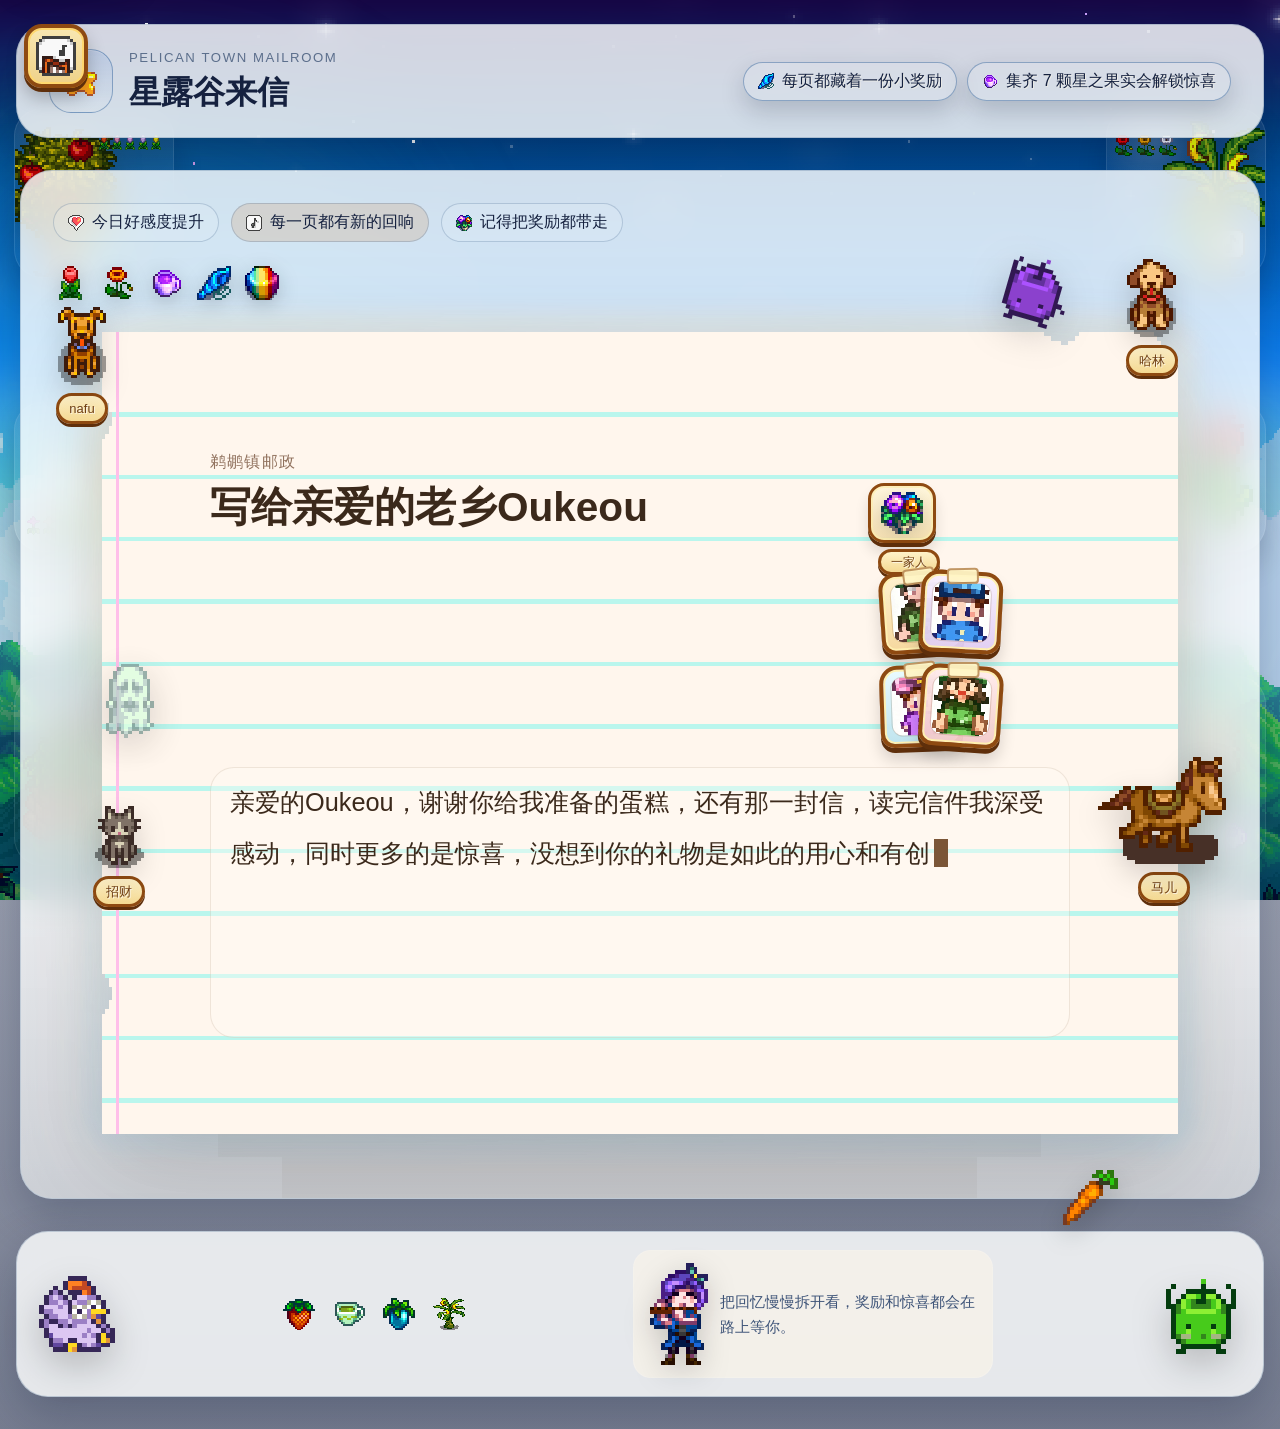
==== index.html @ 78033e4d "tr" ====
<!DOCTYPE html>
<html lang="zh-CN" data-theme="light">
<head>
    <meta charset="UTF-8">
    <meta name="viewport" content="width=device-width, initial-scale=1.0, viewport-fit=cover">
    <title>星露谷来信</title>
    <link rel="stylesheet" href="tokens.css">
    <link rel="stylesheet" href="styles.css">
</head>
<body>
    <a class="skip-link" href="#main-content">跳到主要内容</a>

    <button class="music-toggle" type="button" aria-label="切换音乐">
        <img src="images/音乐.gif" alt="" class="music-toggle-icon">
        <span class="music-toggle-tip">单击暂停/继续，长按切歌</span>
    </button>

    <div class="page-backdrop" aria-hidden="true">
        <div class="aurora aurora-left"></div>
        <div class="aurora aurora-right"></div>
    </div>

    <div class="decor-layer" aria-hidden="true">
        <img src="images/鬼魂.gif" alt="" class="floating-sprite sprite-ghost">
    </div>

    <aside class="side-garden side-garden-left" aria-hidden="true">
        <div class="side-garden-cluster">
            <img src="images/苹果树.png" alt="" class="side-garden-item side-tree side-tree-left">
            <img src="images/郁金香.png" alt="" class="side-garden-item side-flower side-flower-left">
            <img src="images/海螺.png" alt="" class="side-garden-item side-trinket side-shell-left">
        </div>
        <div class="side-garden-cluster side-garden-cluster-mid">
            <img src="images/夏季亮片（多丛）.png" alt="" class="side-garden-item side-bloom side-bloom-left">
            <img src="images/花椰菜.png" alt="" class="side-garden-item side-crop side-crop-left">
        </div>
        <div class="side-garden-cluster side-garden-cluster-bottom">
            <img src="images/祝尼魔小屋.png" alt="" class="side-garden-item side-hut">
            <img src="images/祝尼魔（白色 舞动）.gif" alt="" class="side-garden-item side-junimo-white">
            <img src="images/草莓作物.png" alt="" class="side-garden-item side-crop side-crop-bottom-left">
        </div>
    </aside>

    <aside class="side-garden side-garden-right" aria-hidden="true">
        <div class="side-garden-cluster">
            <img src="images/香蕉树.png" alt="" class="side-garden-item side-tree side-tree-right">
            <img src="images/虞美人（成丛）.png" alt="" class="side-garden-item side-flower side-flower-right">
            <img src="images/音符.png" alt="" class="side-garden-item side-trinket side-note-right">
        </div>
        <div class="side-garden-cluster side-garden-cluster-mid">
            <img src="images/杨桃植株.png" alt="" class="side-garden-item side-crop side-crop-right">
            <img src="images/仙人掌 开花.png" alt="" class="side-garden-item side-cactus">
        </div>
        <div class="side-garden-cluster side-garden-cluster-bottom">
            <img src="images/南瓜.png" alt="" class="side-garden-item side-crop side-crop-bottom-right">
            <img src="images/祝你魔骑小鸡.gif" alt="" class="side-garden-item side-rider">
            <img src="images/星之果茶.png" alt="" class="side-garden-item side-trinket side-tea-right">
        </div>
    </aside>

    <div class="custom-cursor" aria-hidden="true"></div>

    <div class="app-shell">
        <header class="topbar card-surface" aria-label="页面头部">
            <div class="brand-block">
                <div class="brand-badge">
                    <img src="images/杨桃.png" alt="" class="icon icon-32">
                </div>
                <div>
                    <p class="eyebrow">Pelican Town Mailroom</p>
                    <h1 class="page-title">星露谷来信</h1>
                </div>
            </div>
            <div class="mail-summary" aria-label="来信提示">
                <span class="mail-chip">
                    <img src="images/海螺.png" alt="" class="icon icon-16">
                    每页都藏着一份小奖励
                </span>
                <span class="mail-chip">
                    <img src="images/星之果茶.png" alt="" class="icon icon-16">
                    集齐 7 颗星之果实会解锁惊喜
                </span>
            </div>
        </header>

        <main id="main-content" class="main-grid" tabindex="-1">
            <section class="hero card-surface" aria-labelledby="letter-heading">
                <div class="hero-topline">
                    <span class="status-pill">
                        <img src="images/爱心.png" alt="" class="icon icon-16">
                        今日好感度提升
                    </span>
                    <span class="mini-chip status-pill-accent">
                        <img src="images/音符.png" alt="" class="icon icon-16">
                        每一页都有新的回响
                    </span>
                    <span class="mini-chip">
                        <img src="images/花束.png" alt="" class="icon icon-16">
                        记得把奖励都带走
                    </span>
                </div>

                <div class="mail-sticker-row" aria-hidden="true">
                    <img src="images/郁金香（单独）.png" alt="" class="mail-sticker">
                    <img src="images/虞美人（单独）.png" alt="" class="mail-sticker">
                    <img src="images/星之果茶.png" alt="" class="mail-sticker">
                    <img src="images/海螺.png" alt="" class="mail-sticker">
                    <img src="images/五彩碎片.png" alt="" class="mail-sticker">
                </div>

                <div class="hero-stage">
                    <div class="hero-glow" aria-hidden="true"></div>
                    <img src="images/信件.png" alt="" class="letter-shadow">

                    <article class="letter-frame" aria-labelledby="letter-heading" aria-describedby="letter-description">
                        <div class="letter-halo" aria-hidden="true"></div>
                        <img src="images/信件（详情页）.png" alt="中心信件" class="letter-bg">

                        <div class="letter-pin-group" id="stardrop-container" style="display: flex; flex-direction: row; gap: 5px; flex-wrap: wrap; padding: 10px; z-index: 5; position: absolute; top: 0; left: 0;">
                            <img src="images/祝尼魔（紫色 挥手）.gif" alt="紫色祝尼魔" class="pin pin-right pin-junimo interactive-junimo" id="btn-pin-junimo" role="button" tabindex="0" aria-label="播放祝尼魔音效" style="position: absolute; right: 10%; top: -10%;">
                            <!-- 星之果实将动态添加到这里 -->
                        </div>

                        <div class="letter-content">
                            <p class="letter-label">鹈鹕镇邮政</p>
                            <div class="letter-header-row">
                                <div class="letter-header-main">
                                    <h2 id="letter-heading" class="letter-title">写给亲爱的老乡Oukeou</h2>
                                </div>
                                <div class="letter-header-side">
                                    <div class="title-bouquet-card" aria-hidden="true">
                                        <img src="images/花束.png" alt="" class="title-bouquet-inline">
                                    </div>
                                    <div class="family-showcase" aria-label="家人合影">
                                        <button type="button" class="family-member" data-member="hfkk" aria-label="HFKK">
                                            <img src="images/爱心.gif" alt="" class="family-heart" aria-hidden="true">
                                            <img src="images/HFKK.png" alt="HFKK" class="family-avatar">
                                        </button>
                                        <button type="button" class="family-member" data-member="yuzi" aria-label="煜仔">
                                            <img src="images/爱心.gif" alt="" class="family-heart" aria-hidden="true">
                                            <img src="images/煜仔.jpg" alt="煜仔" class="family-avatar">
                                        </button>
                                        <button type="button" class="family-member" data-member="xiatian" aria-label="夏天">
                                            <img src="images/爱心.gif" alt="" class="family-heart" aria-hidden="true">
                                            <img src="images/夏天.jpg" alt="夏天" class="family-avatar">
                                        </button>
                                        <button type="button" class="family-member" data-member="oukeou" aria-label="Oukeou">
                                            <img src="images/爱心.gif" alt="" class="family-heart" aria-hidden="true">
                                            <img src="images/Oukeou.png" alt="Oukeou" class="family-avatar">
                                        </button>
                                    </div>
                                </div>
                            </div>
                            <div class="typewriter-panel" aria-live="polite" id="typewriter-panel"><span id="typewriter"></span><span class="cursor-blink" id="cursor"></span>
                                <div class="letter-actions hidden" id="letter-actions" style="display: flex; justify-content: center; align-items: center; position: relative;">
                                    <div id="btn-prev-page" class="hidden clickable" style="position: absolute; left: 0; bottom: 0; width: 0; height: 0; border-top: 15px solid transparent; border-bottom: 15px solid transparent; border-right: 20px solid #8e4a11; cursor: pointer; filter: drop-shadow(-2px 2px 0px #432112);"></div>
                                    <span id="reward-hint" class="reward-hint hidden">点击我有奖励！</span>
                                    <img src="images/信件.png" alt="信件" class="pixel-img clickable reward-envelope" id="btn-collect-stardrop" style="width: 48px; cursor: pointer; transition: transform 0.2s;">
                                    <div id="btn-next-page" class="hidden clickable" style="position: absolute; right: 0; bottom: 0; width: 0; height: 0; border-top: 15px solid transparent; border-bottom: 15px solid transparent; border-left: 20px solid #8e4a11; cursor: pointer; filter: drop-shadow(2px 2px 0px #432112);"></div>
                                </div>
                            </div>
                        </div>
                    </article>
                </div>
            </section>
        </main>

        <!-- 星之果实模态框 -->
        <div id="stardrop-modal" class="hidden" style="position: fixed; top: 0; left: 0; width: 100vw; height: 100vh; background: rgba(0,0,0,0.6); z-index: 9999; display: flex; justify-content: center; align-items: center; flex-direction: column; overflow: hidden; pointer-events: auto;">
            <div style="background: #f4dca6; border: 8px solid #8e4a11; padding: 30px; text-align: center; border-radius: 10px; display: flex; flex-direction: column; align-items: center; justify-content: center; pointer-events: auto;">
                <img src="images/星之果实.png" alt="星之果实" class="pixel-img" style="width: 64px; animation: bounce 2s infinite ease-in-out;">
                <p style="font-family: 'Zpix', sans-serif; font-size: 24px; color: #432112; margin-top: 20px;">恭喜你获得星之果实！</p>
                <button id="btn-close-stardrop" style="margin-top: 20px; padding: 10px 20px; font-family: 'Zpix', sans-serif; font-size: 20px; background: #d67f2b; color: white; border: 4px solid #8e4a11; border-radius: 8px; cursor: pointer; pointer-events: auto;">收下</button>
            </div>
        </div>

        <audio id="bgm-audio" loop preload="auto">
            <source src="bgm/04. Settling In.flac" type="audio/flac">
        </audio>

        <section class="gallery-strip card-surface" aria-label="素材氛围带">
            <div class="gallery-item">
                <img src="images/紫色小鸡.png" alt="左下角小鸡装饰" class="gallery-figure gallery-figure-chicken">
            </div>
            <div class="gallery-icons" aria-hidden="true">
                <img src="images/草莓.png" alt="" class="icon icon-32">
                <img src="images/绿茶.png" alt="" class="icon icon-32">
                <img src="images/上古水果.png" alt="" class="icon icon-32">
                <img src="images/香蕉树.png" alt="" class="icon icon-32">
            </div>
            <div class="gallery-note">
                <img src="images/阿比盖尔 吹笛子.gif" alt="" class="gallery-note-figure">
                <p>把回忆慢慢拆开看，奖励和惊喜都会在路上等你。</p>
            </div>
            <img src="images/祝尼魔（跳舞）.gif" alt="右下角跳舞祝尼魔" class="gallery-figure gallery-figure-junimo interactive-junimo" id="btn-gallery-junimo" role="button" tabindex="0" aria-label="播放祝尼魔音效">
        </section>

        <section class="pet-corner card-surface" aria-label="农场小伙伴">
            <div class="pet-corner-head">
                <div>
                    <p class="eyebrow">Farm Friends</p>
                    <h2 class="section-title">农场小伙伴</h2>
                </div>
                <p class="pet-corner-copy">点一点小伙伴会有不同回应，把胡萝卜拖给马儿试试看。</p>
            </div>
            <div class="pet-stage" id="pet-stage">
                <button type="button" class="pet-friend pet-friend-nafu" data-pet-sound="dog" aria-label="nafu">
                    <img src="images/爱心.gif" alt="" class="pet-heart" aria-hidden="true">
                    <img src="images/nafu.png" alt="nafu" class="pet-figure">
                    <span class="pet-name">nafu</span>
                </button>
                <button type="button" class="pet-friend pet-friend-zhaocai" data-pet-sound="cat" aria-label="招财">
                    <img src="images/爱心.gif" alt="" class="pet-heart" aria-hidden="true">
                    <img src="images/招财.png" alt="招财" class="pet-figure">
                    <span class="pet-name">招财</span>
                </button>
                <button type="button" class="pet-friend pet-friend-halin" data-pet-sound="dog" aria-label="哈林">
                    <img src="images/爱心.gif" alt="" class="pet-heart" aria-hidden="true">
                    <img src="images/哈林.png" alt="哈林" class="pet-figure">
                    <span class="pet-name">哈林</span>
                </button>
                <button type="button" class="pet-friend pet-friend-horse" id="btn-pet-horse" aria-label="马儿">
                    <img src="images/爱心.gif" alt="" class="pet-heart" aria-hidden="true">
                    <span class="pet-bubble" id="horse-wish">想吃一根胡萝卜</span>
                    <img src="images/马儿.gif" alt="马儿" class="pet-figure pet-horse-figure">
                    <span class="pet-name">马儿</span>
                </button>
                <button type="button" class="draggable-carrot" id="btn-draggable-carrot" aria-label="拖动胡萝卜">
                    <img src="images/胡萝卜.png" alt="胡萝卜" class="carrot-figure">
                </button>
            </div>
        </section>
    </div>

    <!-- 左下角成就提示框 -->
    <div id="achievement-toast" class="achievement-toast hidden">
        <img src="images/新成就 .png" alt="新成就" class="achievement-full-img">
    </div>

    <script src="common.js"></script>
    <script src="script.js"></script>
</body>
</html>
---- tokens.css ----
:root {
    --font-display: "Zpix", "Microsoft YaHei", sans-serif;
    --font-body: "Segoe UI", "PingFang SC", "Hiragino Sans GB", "Microsoft YaHei", sans-serif;

    --space-1: 8px;
    --space-2: 16px;
    --space-3: 24px;
    --space-4: 32px;
    --space-5: 48px;
    --space-6: 64px;

    --radius-sm: 14px;
    --radius-md: 22px;
    --radius-lg: 32px;
    --radius-xl: 40px;

    --shadow-sm: 0 10px 24px rgba(7, 16, 41, 0.18);
    --shadow-md: 0 18px 48px rgba(6, 18, 48, 0.24);
    --shadow-lg: 0 30px 80px rgba(6, 18, 48, 0.36);

    --duration-fast: 160ms;
    --duration-normal: 260ms;
    --duration-slow: 420ms;
    --easing-standard: cubic-bezier(0.2, 0.8, 0.2, 1);

    --size-icon-16: 16px;
    --size-icon-24: 24px;
    --size-icon-32: 32px;
    --size-icon-48: 48px;

    --text-xs: clamp(0.72rem, 0.68rem + 0.18vw, 0.84rem);
    --text-sm: clamp(0.84rem, 0.78rem + 0.24vw, 0.96rem);
    --text-md: clamp(0.96rem, 0.9rem + 0.3vw, 1.12rem);
    --text-lg: clamp(1.08rem, 0.98rem + 0.6vw, 1.5rem);
    --text-xl: clamp(1.5rem, 1.2rem + 1vw, 2.3rem);
    --text-xxl: clamp(2rem, 1.4rem + 2vw, 3.8rem);

    --surface-blur: blur(18px);
}

@font-face {
    font-family: "Zpix";
    src: url("zpix.ttf") format("truetype");
    font-display: swap;
}

html[data-theme="light"] {
    --color-bg: #f3f8ff;
    --color-bg-accent: #d5f3ff;
    --color-surface: rgba(254, 255, 255, 0.82);
    --color-surface-strong: rgba(255, 251, 241, 0.92);
    --color-surface-soft: rgba(223, 243, 255, 0.72);
    --color-border: rgba(54, 92, 135, 0.24);
    --color-border-strong: rgba(31, 83, 143, 0.42);
    --color-text: #15213f;
    --color-text-soft: #3f5579;
    --color-text-muted: #5c6f8c;
    --color-primary: #2b72d6;
    --color-primary-strong: #1651a8;
    --color-primary-soft: rgba(43, 114, 214, 0.14);
    --color-secondary: #4ea373;
    --color-secondary-soft: rgba(78, 163, 115, 0.16);
    --color-accent: #d67f2b;
    --color-accent-soft: rgba(214, 127, 43, 0.16);
    --color-focus: #ffb300;
    --color-overlay: rgba(11, 24, 55, 0.28);
    --color-input: rgba(255, 255, 255, 0.84);
}

html[data-theme="dark"] {
    --color-bg: #091425;
    --color-bg-accent: #132443;
    --color-surface: rgba(11, 23, 45, 0.8);
    --color-surface-strong: rgba(16, 29, 56, 0.9);
    --color-surface-soft: rgba(21, 38, 71, 0.7);
    --color-border: rgba(145, 191, 255, 0.18);
    --color-border-strong: rgba(145, 191, 255, 0.36);
    --color-text: #eef5ff;
    --color-text-soft: #c8d9f5;
    --color-text-muted: #9db2d7;
    --color-primary: #88bdff;
    --color-primary-strong: #bcd8ff;
    --color-primary-soft: rgba(136, 189, 255, 0.16);
    --color-secondary: #7ae1af;
    --color-secondary-soft: rgba(122, 225, 175, 0.16);
    --color-accent: #ffc870;
    --color-accent-soft: rgba(255, 200, 112, 0.16);
    --color-focus: #ffd84f;
    --color-overlay: rgba(0, 0, 0, 0.45);
    --color-input: rgba(12, 23, 46, 0.88);
}
---- styles.css ----
* {
    box-sizing: border-box;
}

html {
    min-height: 100%;
    background:
        linear-gradient(180deg, rgba(5, 8, 38, 0.1), rgba(5, 8, 38, 0.35)),
        var(--color-bg);
}

body {
    margin: 0;
    min-height: 100vh;
    min-height: 100svh;
    min-height: 100dvh;
    color: var(--color-text);
    font-family: var(--font-body);
    background:
        linear-gradient(180deg, transparent, var(--color-overlay)),
        url("images/背景1.png") center top / cover no-repeat fixed;
    image-rendering: pixelated;
    overflow-x: hidden;
}

body.cursor-enabled,
body.cursor-enabled * {
    cursor: none !important;
}

img {
    max-width: 100%;
    display: block;
    image-rendering: pixelated;
}

button,
input {
    font: inherit;
}

a,
button,
input {
    transition:
        transform var(--duration-fast) var(--easing-standard),
        box-shadow var(--duration-fast) var(--easing-standard),
        border-color var(--duration-fast) var(--easing-standard),
        background-color var(--duration-fast) var(--easing-standard),
        color var(--duration-fast) var(--easing-standard);
}

:focus-visible {
    outline: 3px solid var(--color-focus);
    outline-offset: 4px;
}

.skip-link {
    position: fixed;
    top: 12px;
    left: 12px;
    z-index: 50;
    padding: 10px 16px;
    border-radius: 999px;
    color: var(--color-text);
    background: var(--color-surface-strong);
    transform: translateY(-160%);
    text-decoration: none;
    box-shadow: var(--shadow-sm);
}

.skip-link:focus {
    transform: translateY(0);
}

.music-toggle {
    position: fixed;
    top: 24px;
    left: 24px;
    z-index: 8;
    display: inline-flex;
    align-items: center;
    justify-content: center;
    width: 64px;
    height: 64px;
    padding: 0;
    border: 4px solid #8e4a11;
    border-radius: 18px;
    background: linear-gradient(180deg, #f8e7b2 0%, #efd28a 100%);
    box-shadow:
        0 4px 0 #5f2f0b,
        0 10px 18px rgba(0, 0, 0, 0.24),
        inset 0 0 0 2px #ffd86f;
}

.music-toggle:hover {
    transform: translateY(-2px) scale(1.03);
}

.music-toggle-icon {
    width: 40px;
    height: 40px;
    transition: transform 0.2s ease;
}

.music-toggle:hover .music-toggle-icon,
.music-toggle:focus-visible .music-toggle-icon {
    transform: scale(1.08);
}

.music-toggle-tip {
    position: absolute;
    top: 74px;
    left: -8px;
    max-width: min(220px, calc(100vw - 32px));
    min-width: 190px;
    padding: 10px 14px;
    border: 4px solid #8e4a11;
    border-radius: 6px;
    color: #432112;
    background: linear-gradient(180deg, #f8e7b2 0%, #efd28a 100%);
    font-size: 13px;
    line-height: 1.4;
    white-space: nowrap;
    opacity: 0;
    transform: translateY(4px) scale(0.98);
    transition: opacity 0.2s, transform 0.2s;
    box-shadow:
        0 4px 0 #5f2f0b,
        0 8px 14px rgba(0, 0, 0, 0.28),
        inset 0 0 0 2px #ffd86f;
    pointer-events: none;
    text-shadow: 1px 1px 0 rgba(255, 250, 230, 0.8);
    z-index: 20;
}

.music-toggle-tip::before {
    content: "";
    position: absolute;
    top: -10px;
    left: 18px;
    width: 0;
    height: 0;
    border-left: 8px solid transparent;
    border-right: 8px solid transparent;
    border-bottom: 10px solid #8e4a11;
}

.music-toggle-tip::after {
    content: "";
    position: absolute;
    top: -5px;
    left: 22px;
    width: 8px;
    height: 8px;
    background: #f7e2a2;
    transform: rotate(45deg);
    border-left: 2px solid #ffd86f;
    border-top: 2px solid #ffd86f;
}

.music-toggle:hover .music-toggle-tip,
.music-toggle:focus-visible .music-toggle-tip {
    opacity: 1;
    transform: translateY(0) scale(1);
}

@media (hover: none), (pointer: coarse) {
    body {
        background-attachment: scroll;
    }

    .music-toggle {
        top: max(16px, calc(16px + env(safe-area-inset-top)));
        right: max(16px, calc(16px + env(safe-area-inset-right)));
        left: auto;
        -webkit-tap-highlight-color: transparent;
    }

    .music-toggle-tip {
        top: calc(100% + 12px);
        right: 0;
        left: auto;
        min-width: min(176px, calc(100vw - 32px));
        max-width: min(220px, calc(100vw - 32px));
        white-space: normal;
        text-align: left;
        opacity: 1;
        transform: translateY(0) scale(1);
    }

    .music-toggle-tip::before {
        left: auto;
        right: 18px;
    }

    .music-toggle-tip::after {
        left: auto;
        right: 22px;
    }

    .interactive-junimo,
    .family-member,
    .pet-friend,
    .draggable-carrot,
    .reward-envelope {
        -webkit-tap-highlight-color: transparent;
    }
}

.page-backdrop {
    position: fixed;
    inset: 0;
    z-index: 0;
    overflow: hidden;
    pointer-events: none;
}

.decor-layer {
    position: fixed;
    inset: 0;
    z-index: 3;
    overflow: hidden;
    pointer-events: none;
}

.side-garden {
    position: fixed;
    top: 108px;
    bottom: 34px;
    width: min(220px, calc((100vw - 1380px) / 2 + 128px));
    min-width: 160px;
    z-index: 1;
    pointer-events: none;
    display: flex;
    flex-direction: column;
    justify-content: space-between;
    gap: 22px;
}

.side-garden-left {
    left: 14px;
}

.side-garden-right {
    right: 14px;
}

.side-garden-cluster {
    position: relative;
    min-height: 170px;
    border-radius: 28px;
    padding: 12px;
    background:
        radial-gradient(circle at 30% 20%, rgba(255, 255, 255, 0.18), transparent 30%),
        linear-gradient(180deg, rgba(255, 255, 255, 0.08), rgba(255, 255, 255, 0.02));
    border: 1px solid rgba(255, 255, 255, 0.1);
    box-shadow: 0 16px 28px rgba(6, 18, 48, 0.18);
    overflow: hidden;
}

.side-garden-cluster::after {
    content: "";
    position: absolute;
    inset: auto 10px 6px;
    height: 54px;
    border-radius: 999px;
    background: radial-gradient(circle at center, rgba(114, 211, 118, 0.36), transparent 70%);
    filter: blur(8px);
}

.side-garden-cluster-mid {
    min-height: 150px;
}

.side-garden-cluster-bottom {
    min-height: 190px;
}

.side-garden-item {
    position: absolute;
    image-rendering: pixelated;
    filter: drop-shadow(0 8px 14px rgba(0, 0, 0, 0.18));
    animation: sideGardenFloat 6.5s ease-in-out infinite;
}

.side-tree {
    width: 106px;
}

.side-tree-left {
    left: -4px;
    top: 18px;
}

.side-tree-right {
    right: -4px;
    top: 12px;
}

.side-flower {
    width: 62px;
}

.side-flower-left {
    right: 12px;
    top: 26px;
    animation-delay: 0.7s;
}

.side-flower-right {
    left: 8px;
    top: 26px;
    animation-delay: 0.8s;
}

.side-trinket {
    width: 30px;
}

.side-shell-left {
    right: 18px;
    bottom: 18px;
    animation-delay: 1.2s;
}

.side-note-right {
    right: 20px;
    bottom: 18px;
    animation-delay: 1s;
}

.side-tea-right {
    right: 16px;
    bottom: 12px;
    width: 34px;
    animation-delay: 1.4s;
}

.side-bloom {
    width: 92px;
    left: 12px;
    bottom: 16px;
}

.side-crop {
    width: 58px;
}

.side-crop-left {
    right: 12px;
    top: 28px;
    animation-delay: 0.9s;
}

.side-crop-right {
    left: 16px;
    top: 18px;
    animation-delay: 0.9s;
}

.side-crop-bottom-left {
    right: 14px;
    bottom: 18px;
    width: 66px;
    animation-delay: 1.1s;
}

.side-crop-bottom-right {
    left: 12px;
    bottom: 14px;
    width: 62px;
    animation-delay: 1.1s;
}

.side-hut {
    width: 102px;
    left: 8px;
    top: 30px;
}

.side-junimo-white {
    width: 48px;
    right: 16px;
    top: 22px;
    animation-delay: 0.6s;
}

.side-cactus {
    width: 70px;
    right: 12px;
    bottom: 18px;
    animation-delay: 1.2s;
}

.side-rider {
    width: 88px;
    right: 10px;
    top: 24px;
    animation-delay: 0.8s;
}

.aurora {
    position: absolute;
    width: 40vw;
    height: 40vw;
    border-radius: 999px;
    filter: blur(80px);
    opacity: 0.5;
}

.aurora-left {
    top: 10%;
    left: -8%;
    background: rgba(56, 203, 198, 0.3);
}

.aurora-right {
    right: -10%;
    bottom: 5%;
    background: rgba(102, 141, 255, 0.28);
}

.floating-sprite {
    position: absolute;
    opacity: 0.8;
    animation: floatY 8s ease-in-out infinite;
    filter: drop-shadow(0 10px 18px rgba(0, 0, 0, 0.2));
}

.sprite-ghost {
    bottom: 18%;
    left: 8%;
    width: 52px;
    animation-delay: 2.1s;
}

.app-shell {
    position: relative;
    z-index: 2;
    width: min(1380px, calc(100vw - 32px));
    margin: 0 auto;
    padding: 24px 0 32px;
}

.card-surface {
    border: 1px solid var(--color-border);
    border-radius: var(--radius-lg);
    background: var(--color-surface);
    backdrop-filter: var(--surface-blur);
    box-shadow: var(--shadow-md);
}

.topbar {
    display: flex;
    justify-content: space-between;
    align-items: center;
    gap: var(--space-3);
    padding: var(--space-3) var(--space-4);
    margin-bottom: var(--space-4);
}

.brand-block {
    display: flex;
    align-items: center;
    gap: var(--space-2);
}

.mail-summary {
    display: flex;
    flex-wrap: wrap;
    justify-content: flex-end;
    gap: 10px;
    max-width: 48%;
}

.mail-chip {
    display: inline-flex;
    align-items: center;
    gap: 8px;
    min-height: 38px;
    padding: 8px 14px;
    border: 1px solid var(--color-border-strong);
    border-radius: 999px;
    color: var(--color-text);
    background: rgba(255, 255, 255, 0.12);
    box-shadow: var(--shadow-sm);
    text-shadow: 1px 1px 0 rgba(255, 250, 230, 0.52);
}

.brand-badge {
    display: grid;
    place-items: center;
    width: 64px;
    height: 64px;
    border-radius: 22px;
    background: linear-gradient(180deg, var(--color-primary-soft), rgba(255, 255, 255, 0.08));
    border: 1px solid var(--color-border-strong);
    box-shadow: inset 0 1px 0 rgba(255, 255, 255, 0.18);
}

.eyebrow {
    margin: 0 0 8px;
    color: var(--color-text-muted);
    font-size: var(--text-xs);
    letter-spacing: 0.12em;
    text-transform: uppercase;
}

.page-title,
.section-title,
.letter-title {
    margin: 0;
    font-family: var(--font-display);
    line-height: 1.2;
}

.page-title {
    font-size: var(--text-xl);
}

.page-subtitle {
    margin: 8px 0 0;
    color: var(--color-text-soft);
    font-size: var(--text-sm);
}

.toolbar {
    display: flex;
    flex-wrap: wrap;
    gap: 12px;
}

.ui-button {
    display: inline-flex;
    align-items: center;
    justify-content: center;
    gap: 10px;
    min-height: 52px;
    padding: 0 18px;
    border: 1px solid var(--color-border-strong);
    border-radius: 18px;
    color: #ffffff;
    background: linear-gradient(180deg, var(--color-primary), var(--color-primary-strong));
    box-shadow: 0 12px 24px rgba(22, 81, 168, 0.28);
}

.ui-button:hover {
    transform: translateY(-2px);
    box-shadow: 0 18px 30px rgba(22, 81, 168, 0.34);
}

.ui-button:active {
    transform: translateY(1px) scale(0.99);
}

.ui-button:disabled {
    opacity: 0.5;
    box-shadow: none;
}

.ui-button-secondary {
    color: var(--color-text);
    background: linear-gradient(180deg, var(--color-surface-strong), var(--color-surface-soft));
    box-shadow: var(--shadow-sm);
}

.ui-button-wide {
    width: 100%;
}

.button-icon-wrap {
    display: inline-flex;
}

.main-grid {
    display: grid;
    grid-template-columns: minmax(0, 1fr);
    gap: var(--space-4);
    align-items: start;
    width: 100%;
}

.hero {
    position: relative;
    width: 100%;
    max-width: 1240px;
    margin: 0 auto;
    overflow: hidden;
    padding: var(--space-4);
    min-height: auto;
}

.hero::after {
    content: "";
    position: absolute;
    inset: auto 0 0;
    height: 28%;
    background: linear-gradient(180deg, transparent, rgba(9, 21, 45, 0.12));
    pointer-events: none;
}

.hero-topline {
    display: flex;
    flex-wrap: wrap;
    gap: 12px;
    margin-bottom: var(--space-3);
}

.mail-sticker-row {
    display: flex;
    flex-wrap: wrap;
    align-items: center;
    gap: 14px;
    margin-bottom: var(--space-2);
}

.mail-sticker {
    width: 34px;
    height: 34px;
    filter: drop-shadow(0 6px 10px rgba(0, 0, 0, 0.18));
    animation: stickerFloat 4s ease-in-out infinite;
}

.mail-sticker:nth-child(2),
.mail-sticker:nth-child(4) {
    animation-delay: 0.8s;
}

.mail-sticker:nth-child(3),
.mail-sticker:nth-child(5) {
    animation-delay: 1.5s;
}

.status-pill,
.mini-chip {
    display: inline-flex;
    align-items: center;
    gap: 8px;
    min-height: 38px;
    padding: 8px 14px;
    border: 1px solid var(--color-border);
    border-radius: 999px;
    color: var(--color-text);
    background: rgba(255, 255, 255, 0.12);
}

.status-pill-accent {
    background: var(--color-accent-soft);
}

.hero-stage {
    position: relative;
    display: grid;
    place-items: center;
    width: 100%;
    min-height: min(78vh, 920px);
    padding: var(--space-2) var(--space-2) var(--space-4);
}

.hero-glow {
    position: absolute;
    inset: 10% 12%;
    border-radius: var(--radius-xl);
    background:
        radial-gradient(circle at center, rgba(255, 235, 194, 0.36), transparent 42%),
        linear-gradient(180deg, rgba(155, 218, 255, 0.12), rgba(132, 255, 184, 0.08));
    filter: blur(10px);
    animation: pulseGlow 4s ease-in-out infinite;
}

.letter-shadow {
    position: absolute;
    width: min(82%, 920px);
    max-width: 100%;
    opacity: 0.18;
    transform: translateY(36px) scale(1.1);
}

.letter-frame {
    position: relative;
    width: clamp(680px, 84vw, 1120px);
    max-width: 100%;
    margin: 0 auto;
    aspect-ratio: 1.34 / 1;
    transition: transform var(--duration-normal) var(--easing-standard);
}

.letter-frame:hover {
    transform: translateY(-4px) scale(1.01);
}

.letter-halo {
    position: absolute;
    inset: -18px;
    border-radius: 36px;
    background:
        linear-gradient(135deg, rgba(255, 255, 255, 0.18), rgba(255, 255, 255, 0)),
        linear-gradient(180deg, rgba(255, 209, 140, 0.18), rgba(90, 205, 255, 0.12));
    filter: blur(10px);
}

.letter-bg {
    position: relative;
    z-index: 1;
    display: block;
    width: 100%;
    height: 100%;
    object-fit: fill;
    filter: drop-shadow(0 30px 50px rgba(34, 16, 4, 0.18));
}

.letter-pin-group {
    position: absolute;
    inset: 0;
    z-index: 3;
    pointer-events: none;
}

#stardrop-container {
    top: 0 !important;
    right: 0 !important;
    bottom: 0 !important;
    left: 0 !important;
    width: 100%;
    height: 100%;
    align-content: flex-start;
    padding: 10px 92px 10px 10px !important;
}

.pin {
    position: absolute;
    filter: drop-shadow(0 10px 18px rgba(0, 0, 0, 0.18));
}

.pin-left {
    top: 10%;
    left: 6%;
    transform: rotate(-12deg);
}

.pin-right {
    top: 12%;
    right: 10%;
    transform: rotate(16deg);
}

.pin-junimo {
    width: 72px;
    height: auto;
}

.interactive-junimo {
    pointer-events: auto;
    cursor: pointer;
    transition: transform var(--duration-fast) var(--easing-standard), filter var(--duration-fast) var(--easing-standard);
}

.interactive-junimo:hover,
.interactive-junimo:focus-visible {
    transform: scale(1.08);
    filter: drop-shadow(0 12px 20px rgba(0, 0, 0, 0.28));
}

.pin-junimo.interactive-junimo:hover,
.pin-junimo.interactive-junimo:focus-visible {
    transform: rotate(16deg) scale(1.08);
}

.interactive-junimo.is-bouncing {
    animation: junimoBounce 0.28s ease-out;
}

.pin-junimo.interactive-junimo.is-bouncing {
    animation-name: junimoPinnedBounce;
}

@keyframes junimoBounce {
    0% {
        transform: scale(1);
    }
    35% {
        transform: scale(0.9) translateY(2px);
    }
    65% {
        transform: scale(1.12) translateY(-4px);
    }
    100% {
        transform: scale(1) translateY(0);
    }
}

@keyframes stickerFloat {
    0%,
    100% {
        transform: translateY(0) rotate(0deg);
    }
    50% {
        transform: translateY(-6px) rotate(4deg);
    }
}

@keyframes petFriendBounce {
    0% {
        transform: scale(1);
    }
    35% {
        transform: scale(0.92) translateY(2px);
    }
    65% {
        transform: scale(1.08) translateY(-5px);
    }
    100% {
        transform: scale(1) translateY(0);
    }
}

@keyframes petHeartPop {
    0% {
        opacity: 0;
        transform: translateX(-50%) translateY(8px) scale(0.82);
    }
    20% {
        opacity: 1;
        transform: translateX(-50%) translateY(0) scale(1);
    }
    70% {
        opacity: 1;
        transform: translateX(-50%) translateY(-8px) scale(1);
    }
    100% {
        opacity: 0;
        transform: translateX(-50%) translateY(-16px) scale(0.96);
    }
}

@keyframes petBubblePop {
    0% {
        opacity: 0;
        transform: translateX(-50%) translateY(8px) scale(0.9);
    }
    16%,
    74% {
        opacity: 1;
        transform: translateX(-50%) translateY(0) scale(1);
    }
    100% {
        opacity: 0;
        transform: translateX(-50%) translateY(-8px) scale(0.96);
    }
}

@keyframes rewardEnvelopeBounce {
    0%,
    100% {
        transform: translateY(0) scale(1);
    }
    20% {
        transform: translateY(-6px) scale(1.04);
    }
    40% {
        transform: translateY(0) scale(0.98);
    }
    55% {
        transform: translateY(-3px) scale(1.02);
    }
    70% {
        transform: translateY(0) scale(1);
    }
}

@keyframes rewardHintPop {
    0% {
        opacity: 0;
        transform: translateX(-50%) translateY(6px) scale(0.94);
    }
    100% {
        opacity: 1;
        transform: translateX(-50%) translateY(0) scale(1);
    }
}

@keyframes familyMemberBounce {
    0% {
        transform: scale(1) rotate(0deg);
    }
    35% {
        transform: scale(0.92) translateY(2px) rotate(0deg);
    }
    68% {
        transform: scale(1.08) translateY(-5px) rotate(0deg);
    }
    100% {
        transform: scale(1) translateY(0) rotate(0deg);
    }
}

@keyframes familyHeartPop {
    0% {
        opacity: 0;
        transform: translateX(-50%) translateY(8px) scale(0.82);
    }
    20% {
        opacity: 1;
        transform: translateX(-50%) translateY(0) scale(1);
    }
    70% {
        opacity: 1;
        transform: translateX(-50%) translateY(-8px) scale(1);
    }
    100% {
        opacity: 0;
        transform: translateX(-50%) translateY(-16px) scale(0.96);
    }
}

@keyframes junimoPinnedBounce {
    0% {
        transform: rotate(16deg) scale(1);
    }
    35% {
        transform: rotate(16deg) scale(0.9) translateY(2px);
    }
    65% {
        transform: rotate(16deg) scale(1.12) translateY(-4px);
    }
    100% {
        transform: rotate(16deg) scale(1) translateY(0);
    }
}

.letter-content {
    position: absolute;
    z-index: 2;
    top: 15%;
    left: 10%;
    right: 10%;
    bottom: 12%;
    display: flex;
    flex-direction: column;
    min-height: 0;
    color: #3b291b;
}

.reward-hint {
    position: absolute;
    left: 50%;
    top: calc(100% + 10px);
    transform: translateX(-50%);
    display: flex;
    align-items: center;
    justify-content: center;
    padding: 8px 14px;
    border: 4px solid #8e4a11;
    border-radius: 6px;
    color: #432112;
    background: linear-gradient(180deg, #f8e7b2 0%, #efd28a 100%);
    font-family: var(--font-display);
    font-size: var(--text-xs);
    line-height: 1.3;
    text-align: center;
    white-space: nowrap;
    box-shadow:
        0 4px 0 #5f2f0b,
        0 8px 14px rgba(0, 0, 0, 0.22),
        inset 0 0 0 2px #ffd86f;
    text-shadow: 1px 1px 0 rgba(255, 250, 230, 0.85);
    animation: rewardHintPop 0.35s ease-out;
    z-index: 2;
}

.reward-hint::after {
    content: "";
    position: absolute;
    left: 50%;
    bottom: calc(100% + 2px);
    width: 10px;
    height: 10px;
    background: #efd28a;
    border-right: 3px solid #8e4a11;
    border-bottom: 3px solid #8e4a11;
    transform: translateX(-50%) rotate(225deg);
}

.reward-envelope {
    animation: rewardEnvelopeBounce 1.2s ease-in-out infinite;
    transform-origin: center bottom;
}

.reward-envelope:hover,
.reward-envelope:focus-visible {
    transform: scale(1.08);
}

.letter-label {
    margin: 0 0 10px;
    color: #91725e;
    font-size: clamp(0.88rem, 0.76rem + 0.28vw, 1rem);
    letter-spacing: 0.08em;
    text-transform: uppercase;
}

.letter-title {
    font-size: clamp(1.68rem, 1.08rem + 1.82vw, 2.9rem);
}

.letter-header-row {
    display: flex;
    align-items: flex-start;
    justify-content: space-between;
    gap: 18px;
}

.letter-header-main {
    flex: 1 1 auto;
    min-width: 0;
}

.letter-header-side {
    flex: 0 0 auto;
    display: flex;
    flex-direction: column;
    align-items: flex-start;
    gap: 10px;
}

.family-showcase {
    position: relative;
    display: grid;
    grid-template-columns: repeat(2, minmax(0, 1fr));
    gap: 12px 14px;
    flex: 0 0 auto;
    width: min(190px, 44%);
    padding: 18px 12px 10px;
}

.title-bouquet-card {
    display: inline-flex;
    align-items: center;
    justify-content: center;
    min-width: 62px;
    padding: 6px 10px;
    border: 3px solid #8e4a11;
    border-radius: 16px;
    background: linear-gradient(180deg, rgba(255, 247, 221, 0.95), rgba(243, 221, 172, 0.92));
    box-shadow:
        0 4px 0 #5f2f0b,
        0 10px 14px rgba(0, 0, 0, 0.12),
        inset 0 0 0 2px rgba(255, 240, 176, 0.7);
}

.title-bouquet-inline {
    display: block;
    width: 42px;
    height: auto;
    filter: drop-shadow(0 4px 8px rgba(0, 0, 0, 0.12));
}

.family-showcase::before {
    content: "一家人";
    position: absolute;
    top: -4px;
    left: 10px;
    padding: 4px 10px;
    border: 3px solid #8e4a11;
    border-radius: 999px;
    background: linear-gradient(180deg, #fff2c9 0%, #f4d992 100%);
    color: #6f3f15;
    font-size: 12px;
    line-height: 1;
    box-shadow: 0 3px 0 #5f2f0b;
    text-shadow: 1px 1px 0 rgba(255, 255, 255, 0.75);
}

.family-member {
    position: relative;
    display: inline-flex;
    align-items: center;
    justify-content: center;
    width: 82px;
    height: 82px;
    padding: 8px;
    border: 4px solid #8e4a11;
    border-radius: 18px 18px 14px 14px;
    background: linear-gradient(180deg, rgba(255, 246, 219, 0.98), rgba(240, 214, 156, 0.94));
    box-shadow:
        0 5px 0 #5f2f0b,
        0 12px 16px rgba(0, 0, 0, 0.16),
        inset 0 0 0 2px #fff0b0;
    overflow: visible;
}

.family-member::before {
    content: "";
    position: absolute;
    top: -7px;
    left: 50%;
    width: 28px;
    height: 12px;
    border-radius: 4px;
    background: rgba(255, 245, 198, 0.95);
    border: 2px solid rgba(142, 74, 17, 0.55);
    transform: translateX(-50%) rotate(-4deg);
}

.family-member::after {
    content: "";
    position: absolute;
    inset: 7px;
    border-radius: 12px;
    border: 1px solid rgba(110, 63, 21, 0.18);
    pointer-events: none;
}

.family-member:nth-child(1) {
    transform: rotate(-4deg);
    background: linear-gradient(180deg, rgba(255, 241, 205, 0.98), rgba(245, 214, 154, 0.94));
}

.family-member:nth-child(2) {
    transform: rotate(3deg);
    background: linear-gradient(180deg, rgba(249, 240, 255, 0.98), rgba(224, 205, 244, 0.94));
}

.family-member:nth-child(3) {
    transform: rotate(-2deg);
    background: linear-gradient(180deg, rgba(233, 251, 255, 0.98), rgba(188, 227, 238, 0.94));
}

.family-member:nth-child(4) {
    transform: rotate(4deg);
    background: linear-gradient(180deg, rgba(255, 236, 236, 0.98), rgba(242, 201, 201, 0.94));
}

.family-member:hover,
.family-member:focus-visible {
    z-index: 2;
    transform: translateY(-4px) scale(1.04) rotate(0deg);
}

.family-member.is-bouncing {
    animation: familyMemberBounce 0.3s ease-out;
}

.family-avatar {
    display: block;
    width: 100%;
    height: 100%;
    object-fit: cover;
    border-radius: 10px;
    image-rendering: pixelated;
    box-shadow: inset 0 0 0 1px rgba(255, 255, 255, 0.45);
}

.family-heart {
    position: absolute;
    left: 50%;
    bottom: calc(100% - 2px);
    width: 44%;
    max-width: 28px;
    height: auto;
    opacity: 0;
    pointer-events: none;
    transform: translateX(-50%) translateY(6px) scale(0.88);
    filter: drop-shadow(0 4px 8px rgba(0, 0, 0, 0.18));
}

.family-member.show-heart .family-heart {
    animation: familyHeartPop 0.95s ease-out;
}

.title-signature-wrap {
    position: relative;
    display: inline-block;
    margin-left: 8px;
    z-index: 0;
}

.title-bouquet {
    position: absolute;
    z-index: -1;
    top: 50%;
    left: 50%;
    width: 96px;
    opacity: 0.94;
    transform: translate(-58%, -52%) rotate(-12deg);
    filter: drop-shadow(0 6px 10px rgba(0, 0, 0, 0.1));
}

.letter-caption {
    margin: 10px 0 18px;
    max-width: 70%;
    color: #6f5647;
    font-size: clamp(1rem, 0.86rem + 0.42vw, 1.14rem);
    line-height: 1.82;
}

.typewriter-panel {
    flex: 1;
    min-height: 0;
    position: relative;
    padding: 10px 20px 18px;
    border-radius: 24px;
    background: rgba(255, 250, 243, 0.38);
    box-shadow: inset 0 0 0 1px rgba(124, 87, 47, 0.12);
    font-size: clamp(1.12rem, 0.88rem + 0.88vw, 1.6rem);
    line-height: 2;
    overflow: auto;
    scrollbar-width: thin;
    scrollbar-color: rgba(145, 114, 94, 0.6) transparent;
    margin-top: 10px;
}

#typewriter {
    white-space: normal;
}

.letter-actions {
    position: relative !important;
    width: 100%;
    min-height: 56px;
    margin-top: 18px !important;
    z-index: 2;
}

#btn-collect-stardrop {
    position: relative;
    left: auto;
    bottom: auto;
    display: block;
    margin: 0 auto;
    transform: none;
}

#btn-prev-page,
#btn-next-page {
    bottom: 8px !important;
}

.cursor-blink {
    display: inline-block;
    width: 0.55em;
    height: 1.1em;
    margin-left: 4px;
    vertical-align: text-bottom;
    background: #7b5637;
    animation: blink 1s step-end infinite;
}

.side-panel {
    display: grid;
    gap: var(--space-3);
}

.info-card {
    padding: var(--space-3);
}

.card-head {
    display: flex;
    justify-content: space-between;
    align-items: start;
    gap: 12px;
    margin-bottom: 16px;
}

.section-title {
    font-size: var(--text-lg);
}

.feature-list {
    display: grid;
    gap: 16px;
    padding: 0;
    margin: 0;
    list-style: none;
}

.feature-list li {
    display: grid;
    gap: 6px;
    padding: 16px;
    border-radius: 20px;
    background: linear-gradient(180deg, rgba(255, 255, 255, 0.08), rgba(255, 255, 255, 0.02));
    border: 1px solid rgba(255, 255, 255, 0.08);
}

.feature-kicker {
    color: var(--color-primary);
    font-family: var(--font-display);
}

.chip-grid {
    display: flex;
    flex-wrap: wrap;
    gap: 12px;
}

.action-stack {
    display: grid;
    gap: 16px;
}

.ui-input-group {
    display: grid;
    gap: 10px;
}

.input-label {
    color: var(--color-text-soft);
    font-size: var(--text-sm);
}

.ui-input {
    width: 100%;
    min-height: 52px;
    padding: 0 16px;
    border: 1px solid var(--color-border-strong);
    border-radius: 18px;
    color: var(--color-text);
    background: var(--color-input);
}

.ui-input::placeholder {
    color: var(--color-text-muted);
}

.helper-text {
    margin: 0;
    color: var(--color-text-muted);
    font-size: var(--text-xs);
    line-height: 1.6;
}

.gallery-strip {
    display: flex;
    align-items: center;
    justify-content: space-between;
    gap: var(--space-3);
    margin-top: var(--space-4);
    padding: 18px 22px;
}

.gallery-item {
    display: flex;
    align-items: center;
    gap: 18px;
}

.gallery-note {
    display: flex;
    align-items: center;
    gap: 12px;
    min-width: 0;
    max-width: 360px;
    padding: 12px 16px;
    border-radius: 18px;
    background: rgba(255, 248, 232, 0.5);
    border: 1px solid rgba(255, 255, 255, 0.16);
}

.gallery-note p {
    margin: 0;
    font-size: var(--text-sm);
    line-height: 1.65;
    color: var(--color-text-soft);
}

.gallery-note-figure {
    width: 58px;
    height: auto;
    flex: 0 0 auto;
    filter: drop-shadow(0 8px 14px rgba(0, 0, 0, 0.18));
}

.pet-corner {
    margin-top: var(--space-4);
    padding: 20px 24px 28px;
}

.pet-corner-head {
    display: flex;
    justify-content: space-between;
    align-items: flex-start;
    gap: 18px;
    margin-bottom: 18px;
}

.pet-corner-copy {
    margin: 0;
    max-width: 360px;
    color: var(--color-text-soft);
    font-size: var(--text-sm);
    line-height: 1.7;
}

.pet-stage {
    position: relative;
    min-height: 250px;
    border-radius: 28px;
    padding: 22px 18px 26px;
    background:
        radial-gradient(circle at top left, rgba(255, 245, 214, 0.4), transparent 30%),
        linear-gradient(180deg, rgba(255, 255, 255, 0.14), rgba(255, 255, 255, 0.06));
    border: 1px solid rgba(255, 255, 255, 0.16);
    overflow: hidden;
}

.pet-stage::before {
    content: "";
    position: absolute;
    inset: auto 0 0;
    height: 88px;
    background:
        radial-gradient(circle at 10% 30%, rgba(123, 206, 105, 0.42), transparent 20%),
        radial-gradient(circle at 35% 60%, rgba(123, 206, 105, 0.35), transparent 18%),
        radial-gradient(circle at 62% 42%, rgba(123, 206, 105, 0.4), transparent 20%),
        radial-gradient(circle at 86% 48%, rgba(123, 206, 105, 0.36), transparent 18%);
    pointer-events: none;
}

.pet-friend,
.draggable-carrot {
    position: absolute;
    display: inline-flex;
    flex-direction: column;
    align-items: center;
    justify-content: center;
    padding: 0;
    border: none;
    background: transparent;
}

.pet-friend {
    gap: 8px;
    min-width: 92px;
}

.pet-friend-nafu {
    left: 4%;
    top: 32px;
}

.pet-friend-zhaocai {
    left: 24%;
    top: 118px;
}

.pet-friend-halin {
    left: 42%;
    top: 44px;
}

.pet-friend-horse {
    right: 8%;
    top: 34px;
    min-width: 146px;
}

.pet-friend:hover .pet-figure,
.pet-friend:focus-visible .pet-figure {
    transform: translateY(-4px) scale(1.04);
    filter: drop-shadow(0 14px 18px rgba(0, 0, 0, 0.24));
}

.pet-friend.is-bouncing .pet-figure {
    animation: petFriendBounce 0.32s ease-out;
}

.pet-heart {
    position: absolute;
    left: 50%;
    bottom: calc(100% - 6px);
    width: 34px;
    max-width: 42%;
    height: auto;
    opacity: 0;
    pointer-events: none;
    transform: translateX(-50%) translateY(6px) scale(0.88);
    filter: drop-shadow(0 4px 8px rgba(0, 0, 0, 0.18));
}

.pet-friend.show-heart .pet-heart {
    animation: petHeartPop 0.95s ease-out;
}

.pet-figure {
    width: 74px;
    height: 74px;
    object-fit: contain;
    image-rendering: pixelated;
    filter: drop-shadow(0 10px 14px rgba(0, 0, 0, 0.16));
    transition: transform var(--duration-fast) var(--easing-standard), filter var(--duration-fast) var(--easing-standard);
}

.pet-horse-figure {
    width: 116px;
    height: 116px;
}

.pet-name {
    padding: 6px 10px;
    border: 3px solid #8e4a11;
    border-radius: 999px;
    background: linear-gradient(180deg, #fff2c9 0%, #f4d992 100%);
    color: #6f3f15;
    font-size: 12px;
    line-height: 1;
    box-shadow: 0 3px 0 #5f2f0b;
    text-shadow: 1px 1px 0 rgba(255, 255, 255, 0.72);
}

.pet-bubble {
    position: absolute;
    left: 50%;
    bottom: calc(100% + 6px);
    min-width: 140px;
    padding: 8px 12px;
    border: 4px solid #8e4a11;
    border-radius: 10px;
    background: linear-gradient(180deg, #fff2c9 0%, #f4d992 100%);
    color: #432112;
    font-size: 12px;
    line-height: 1.35;
    text-align: center;
    opacity: 0;
    pointer-events: none;
    transform: translateX(-50%) translateY(6px) scale(0.94);
    box-shadow:
        0 4px 0 #5f2f0b,
        0 10px 14px rgba(0, 0, 0, 0.18);
}

.pet-bubble::after {
    content: "";
    position: absolute;
    left: 50%;
    top: calc(100% + 2px);
    width: 10px;
    height: 10px;
    background: #efd28a;
    border-right: 3px solid #8e4a11;
    border-bottom: 3px solid #8e4a11;
    transform: translateX(-50%) rotate(45deg);
}

.pet-friend.show-bubble .pet-bubble {
    animation: petBubblePop 1.2s ease-out;
}

.draggable-carrot {
    left: 62%;
    bottom: 22px;
    z-index: 3;
    touch-action: none;
}

.draggable-carrot.is-dragging {
    z-index: 5;
}

.draggable-carrot:hover .carrot-figure,
.draggable-carrot:focus-visible .carrot-figure,
.draggable-carrot.is-dragging .carrot-figure {
    transform: scale(1.08) rotate(-6deg);
    filter: drop-shadow(0 12px 16px rgba(0, 0, 0, 0.24));
}

.carrot-figure {
    width: 58px;
    height: auto;
    image-rendering: pixelated;
    filter: drop-shadow(0 10px 12px rgba(0, 0, 0, 0.18));
    transition: transform var(--duration-fast) var(--easing-standard), filter var(--duration-fast) var(--easing-standard);
}

@media (min-width: 980px) {
    .pet-corner {
        position: absolute;
        inset: 104px 0 118px;
        z-index: 1;
        margin-top: 0;
        padding: 0;
        border: none;
        background: transparent;
        box-shadow: none;
        backdrop-filter: none;
        pointer-events: none;
    }

    .pet-corner-head {
        display: none;
    }

    .pet-stage {
        min-height: 100%;
        padding: 0;
        border: none;
        background: transparent;
        overflow: visible;
        pointer-events: none;
    }

    .pet-stage::before {
        display: none;
    }

    .pet-friend,
    .draggable-carrot {
        pointer-events: auto;
    }

    .pet-friend {
        min-width: 112px;
    }

    .pet-friend-nafu {
        left: 0.8%;
        top: 16%;
    }

    .pet-friend-zhaocai {
        left: 3.8%;
        top: 56%;
    }

    .pet-friend-halin {
        right: 4.5%;
        top: 12%;
        left: auto;
    }

    .pet-friend-horse {
        right: 1.8%;
        top: 52%;
        left: auto;
        min-width: 156px;
    }

    .pet-figure {
        width: 88px;
        height: 88px;
    }

    .pet-horse-figure {
        width: 132px;
        height: 132px;
    }

    .pet-name {
        font-size: 13px;
    }

    .draggable-carrot {
        left: auto;
        right: 11.5%;
        bottom: 7%;
    }
}

@media (min-width: 761px) and (max-width: 1180px) {
    .side-garden {
        display: none;
    }

    .app-shell {
        width: min(calc(100vw - 28px), 100%);
        padding-top: max(16px, calc(16px + env(safe-area-inset-top)));
    }

    .topbar,
    .hero,
    .gallery-strip,
    .pet-corner {
        padding: 20px;
    }

    .topbar {
        flex-direction: column;
        align-items: flex-start;
        gap: 16px;
    }

    .mail-summary {
        max-width: 100%;
        justify-content: flex-start;
    }

    .music-toggle {
        top: max(16px, calc(16px + env(safe-area-inset-top)));
        right: max(16px, calc(16px + env(safe-area-inset-right)));
        left: auto;
        width: 58px;
        height: 58px;
    }

    .music-toggle-icon {
        width: 34px;
        height: 34px;
    }

    .hero-stage {
        min-height: auto;
        padding: 8px 0 0;
    }

    .letter-frame {
        width: 100%;
        aspect-ratio: 0.98 / 1.2;
    }

    .letter-content {
        top: 12%;
        left: 7%;
        right: 7%;
        bottom: 10%;
        overflow: hidden;
    }

    .letter-header-row {
        align-items: flex-start;
        gap: 14px;
    }

    .family-showcase {
        grid-template-columns: repeat(4, minmax(0, 1fr));
        gap: 8px;
        width: fit-content;
        max-width: 100%;
        padding: 16px 8px 8px;
        align-self: flex-start;
    }

    .letter-header-side {
        width: auto;
        max-width: min(235px, 36%);
    }

    .title-bouquet-card {
        align-self: flex-start;
        min-width: 54px;
        padding: 5px 8px;
    }

    .title-bouquet-inline {
        width: 34px;
    }

    .family-member {
        width: 52px;
        height: 52px;
        padding: 5px;
        border-radius: 14px 14px 12px 12px;
    }

    .family-member::before {
        width: 22px;
        height: 10px;
    }

    .letter-caption {
        max-width: 100%;
        font-size: 1.08rem;
        line-height: 1.85;
    }

    .letter-label {
        font-size: 0.94rem;
    }

    .letter-title {
        font-size: clamp(2rem, 1.5rem + 1.2vw, 2.5rem);
    }

    .typewriter-panel {
        padding: 14px 22px 20px;
        font-size: 1.3rem;
        line-height: 2.02;
    }

    .gallery-strip,
    .gallery-item {
        flex-direction: column;
        align-items: stretch;
    }

    .gallery-note {
        max-width: 100%;
    }

    .pet-corner {
        position: static;
        inset: auto;
        z-index: auto;
        margin-top: var(--space-4);
        border: 1px solid rgba(255, 255, 255, 0.16);
        background: linear-gradient(180deg, rgba(255, 255, 255, 0.72), rgba(255, 255, 255, 0.6));
        box-shadow: 0 18px 36px rgba(8, 20, 48, 0.2);
        backdrop-filter: blur(18px);
        -webkit-backdrop-filter: blur(18px);
        pointer-events: auto;
    }

    .pet-corner-head {
        display: flex;
        flex-direction: column;
    }

    .pet-stage {
        min-height: 400px;
        padding: 22px 18px 26px;
        border: 1px solid rgba(255, 255, 255, 0.16);
        background:
            radial-gradient(circle at top left, rgba(255, 245, 214, 0.4), transparent 30%),
            linear-gradient(180deg, rgba(255, 255, 255, 0.14), rgba(255, 255, 255, 0.06));
        overflow: hidden;
        pointer-events: auto;
    }

    .pet-stage::before {
        display: block;
    }

    .pet-friend-nafu {
        left: 4%;
        top: 26px;
    }

    .pet-friend-zhaocai {
        left: 10%;
        top: 188px;
    }

    .pet-friend-halin {
        left: 42%;
        top: 28px;
        right: auto;
    }

    .pet-friend-horse {
        right: 6%;
        top: 168px;
        left: auto;
        min-width: 156px;
    }

    .pet-figure {
        width: 82px;
        height: 82px;
    }

    .pet-horse-figure {
        width: 124px;
        height: 124px;
    }

    .draggable-carrot {
        left: 50%;
        right: auto;
        top: auto;
        bottom: 18px;
    }

    .pin-junimo {
        width: 58px;
    }

    #btn-pin-junimo {
        top: 4% !important;
        right: 4% !important;
    }
}

.gallery-icons {
    display: flex;
    flex-wrap: wrap;
    align-items: center;
    justify-content: center;
    gap: 18px;
}

.gallery-figure {
    filter: drop-shadow(0 14px 18px rgba(0, 0, 0, 0.2));
}

.gallery-figure-chicken {
    width: 76px;
}

.gallery-figure-junimo {
    width: 80px;
}

.icon {
    flex: 0 0 auto;
}

.icon-16 {
    width: var(--size-icon-16);
    height: var(--size-icon-16);
}

.icon-24 {
    width: var(--size-icon-24);
    height: var(--size-icon-24);
}

.icon-32 {
    width: var(--size-icon-32);
    height: var(--size-icon-32);
}

.icon-48 {
    width: var(--size-icon-48);
    height: var(--size-icon-48);
}

.custom-cursor {
    position: fixed;
    top: 0;
    left: 0;
    z-index: 60;
    width: 24px;
    height: 24px;
    opacity: 0;
    pointer-events: none;
    background: url("images/河豚鸡.gif") center / contain no-repeat;
    transform: translate(-50%, -50%);
    transition: opacity var(--duration-fast) ease, transform var(--duration-fast) ease;
}

.custom-cursor.is-active {
    background-image: url("images/河豚.png");
    transform: translate(-50%, -50%) scale(0.92);
}

.custom-cursor.is-visible {
    opacity: 1;
}

@keyframes blink {
    0%,
    100% {
        opacity: 1;
    }
    50% {
        opacity: 0;
    }
}

@keyframes pulseGlow {
    0%,
    100% {
        transform: scale(1);
        opacity: 0.92;
    }
    50% {
        transform: scale(1.03);
        opacity: 1;
    }
}

@keyframes floatY {
    0%,
    100% {
        transform: translateY(0);
    }
    50% {
        transform: translateY(-10px);
    }
}

@keyframes sideGardenFloat {
    0%,
    100% {
        transform: translateY(0) scale(1);
    }
    50% {
        transform: translateY(-8px) scale(1.03);
    }
}

@media (max-width: 1080px) {
    .side-garden {
        display: none;
    }

    .main-grid {
        grid-template-columns: 1fr;
    }

    .hero-stage {
        min-height: min(70vh, 780px);
    }

    .letter-frame {
        width: min(100%, 980px);
    }
}

@media (max-width: 760px) {
    .app-shell {
        width: min(calc(100vw - 20px), 100%);
        padding-top: 14px;
    }

    .topbar,
    .hero,
    .info-card,
    .gallery-strip {
        padding: 18px;
    }

    .topbar,
    .gallery-strip,
    .gallery-item {
        flex-direction: column;
        align-items: stretch;
    }

    .mail-summary {
        max-width: 100%;
        justify-content: flex-start;
    }

    .toolbar {
        width: 100%;
    }

    .toolbar .ui-button {
        flex: 1 1 100%;
    }

    .music-toggle {
        top: 16px;
        right: 16px;
        left: auto;
        width: 56px;
        height: 56px;
    }

    .music-toggle-icon {
        width: 34px;
        height: 34px;
    }

    .music-toggle-tip {
        top: calc(100% + 12px);
        right: 0;
        left: auto;
        min-width: 176px;
        white-space: normal;
        text-align: left;
        transform: translateY(-6px) scale(0.98);
    }

    .music-toggle-tip::before {
        left: auto;
        right: 18px;
    }

    .music-toggle-tip::after {
        left: auto;
        right: 22px;
    }

    .music-toggle:hover .music-toggle-tip,
    .music-toggle:focus-visible .music-toggle-tip {
        transform: translateY(0) scale(1);
    }

    .hero-stage {
        min-height: auto;
        padding: 8px 0 0;
    }

    .letter-frame {
        width: 100%;
        aspect-ratio: 0.98 / 1.22;
    }

    .letter-content {
        top: 12%;
        left: 8%;
        right: 8%;
        bottom: 10%;
        overflow: hidden;
    }

    .letter-header-row {
        align-items: flex-start;
        gap: 10px;
    }

    .family-showcase {
        grid-template-columns: repeat(4, minmax(0, 1fr));
        gap: 8px;
        width: fit-content;
        max-width: 100%;
        padding: 16px 8px 8px;
        align-self: flex-start;
    }

    .letter-header-side {
        max-width: 100%;
    }

    .title-bouquet-card {
        min-width: 52px;
        padding: 5px 8px;
    }

    .title-bouquet-inline {
        width: 32px;
    }

    .family-member {
        width: 50px;
        height: 50px;
        padding: 4px;
    }

    .letter-caption {
        max-width: 100%;
        font-size: 1rem;
        line-height: 1.8;
    }

    .letter-label {
        font-size: 0.9rem;
    }

    .letter-title {
        font-size: clamp(1.85rem, 1.35rem + 1.2vw, 2.2rem);
    }

    .pin-junimo {
        width: 54px;
    }

    #btn-pin-junimo {
        top: 4.5% !important;
        right: 4.5% !important;
    }

    #stardrop-container {
        padding: 10px 82px 10px 10px !important;
    }

    #stardrop-container {
        padding: 10px 74px 10px 10px !important;
    }

    .family-member {
        width: 66px;
        height: 66px;
        padding: 6px;
    }

    .letter-caption {
        max-width: 100%;
    }

    .typewriter-panel {
        padding: 14px 18px 18px;
        font-size: 1.16rem;
        line-height: 1.95;
    }

    .gallery-icons {
        justify-content: start;
    }

    .gallery-note {
        max-width: 100%;
    }

    .pet-corner-head {
        flex-direction: column;
    }

    .pet-stage {
        min-height: 420px;
    }

    .pet-friend-nafu {
        left: 4%;
        top: 24px;
    }

    .pet-friend-zhaocai {
        left: 10%;
        top: 176px;
    }

    .pet-friend-halin {
        left: 38%;
        top: 34px;
    }

    .pet-friend-horse {
        right: 6%;
        top: 170px;
    }

    .draggable-carrot {
        left: 48%;
        bottom: 16px;
    }
}

@supports not ((backdrop-filter: blur(18px)) or (-webkit-backdrop-filter: blur(18px))) {
    .card-surface {
        background: var(--color-surface-strong);
    }
}

@media (prefers-reduced-motion: reduce) {
    *,
    *::before,
    *::after {
        animation-duration: 0.01ms !important;
        animation-iteration-count: 1 !important;
        transition-duration: 0.01ms !important;
        scroll-behavior: auto !important;
    }
}

.hidden {
    display: none !important;
}

/* 成就提示框样式 */
.achievement-toast {
    position: fixed;
    bottom: 20px;
    left: -400px; /* 初始状态隐藏在屏幕左侧之外 */
    z-index: 10000;
    transition: left 0.6s cubic-bezier(0.34, 1.56, 0.64, 1);
    /* 让容器大小适配图片内容，消除原有边框 */
    width: auto;
    padding: 0;
    border: none;
    background: transparent;
    box-shadow: none;
}

.achievement-toast.show {
    left: 20px; /* 滑入屏幕内 */
    display: block !important; /* 覆盖 .hidden 的 display: none */
}

.achievement-full-img {
    display: block;
    width: 420px; /* 放大成就图 */
    height: auto;
    image-rendering: pixelated;
    filter: drop-shadow(0 8px 16px rgba(0,0,0,0.3));
}
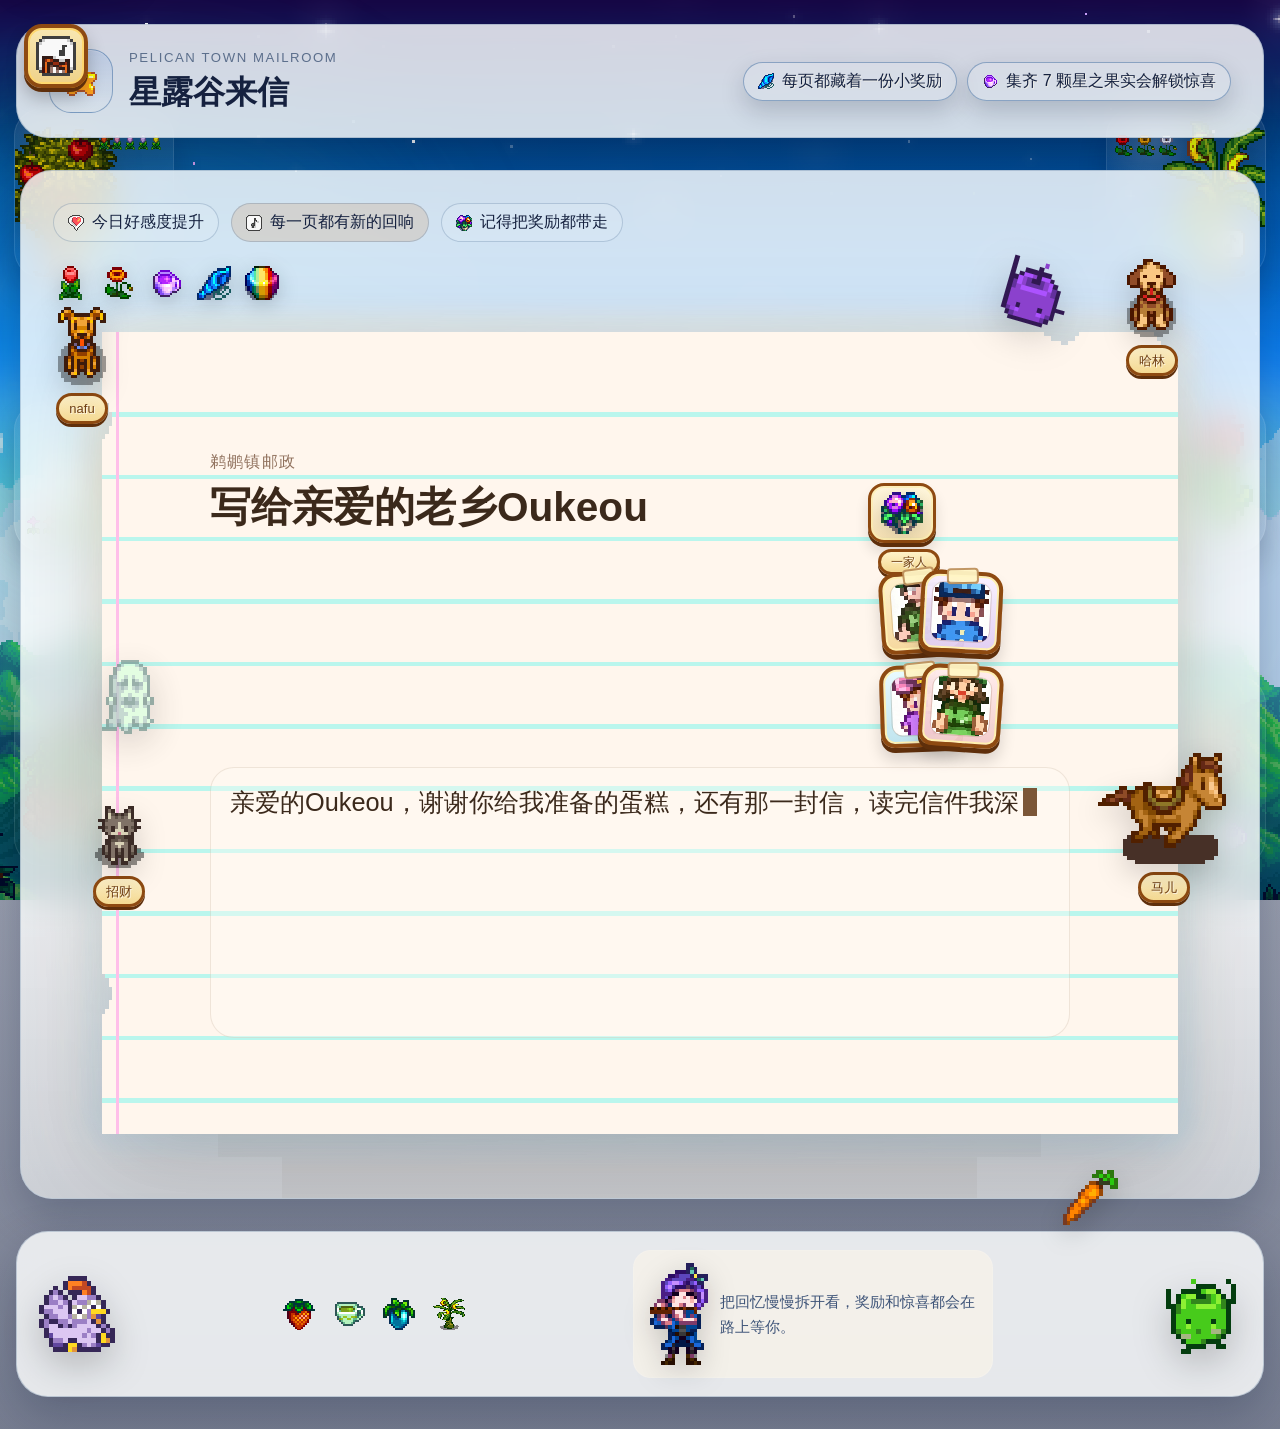
==== commit 21682941: "fiv" ====
--- a/index.html
+++ b/index.html
@@ -168,31 +168,31 @@
         <!-- 星之果实模态框 -->
         <div id="stardrop-modal" class="hidden" style="position: fixed; top: 0; left: 0; width: 100vw; height: 100vh; background: rgba(0,0,0,0.6); z-index: 9999; display: flex; justify-content: center; align-items: center; flex-direction: column; overflow: hidden; pointer-events: auto;">
             <div style="background: #f4dca6; border: 8px solid #8e4a11; padding: 30px; text-align: center; border-radius: 10px; display: flex; flex-direction: column; align-items: center; justify-content: center; pointer-events: auto;">
-                <img src="images/星之果实.png" alt="星之果实" class="pixel-img" style="width: 64px; animation: bounce 2s infinite ease-in-out;">
+                <img src="images/星之果实.png" alt="星之果实" class="pixel-img" loading="lazy" decoding="async" style="width: 64px; animation: bounce 2s infinite ease-in-out;">
                 <p style="font-family: 'Zpix', sans-serif; font-size: 24px; color: #432112; margin-top: 20px;">恭喜你获得星之果实！</p>
                 <button id="btn-close-stardrop" style="margin-top: 20px; padding: 10px 20px; font-family: 'Zpix', sans-serif; font-size: 20px; background: #d67f2b; color: white; border: 4px solid #8e4a11; border-radius: 8px; cursor: pointer; pointer-events: auto;">收下</button>
             </div>
         </div>
 
-        <audio id="bgm-audio" loop preload="auto">
-            <source src="bgm/04. Settling In.flac" type="audio/flac">
+        <audio id="bgm-audio" loop preload="none">
+            <source src="bgm/04. Settling In.mp3" type="audio/mpeg">
         </audio>
 
         <section class="gallery-strip card-surface" aria-label="素材氛围带">
             <div class="gallery-item">
-                <img src="images/紫色小鸡.png" alt="左下角小鸡装饰" class="gallery-figure gallery-figure-chicken">
+                <img src="images/紫色小鸡.png" alt="左下角小鸡装饰" class="gallery-figure gallery-figure-chicken" loading="lazy" decoding="async">
             </div>
             <div class="gallery-icons" aria-hidden="true">
-                <img src="images/草莓.png" alt="" class="icon icon-32">
-                <img src="images/绿茶.png" alt="" class="icon icon-32">
-                <img src="images/上古水果.png" alt="" class="icon icon-32">
-                <img src="images/香蕉树.png" alt="" class="icon icon-32">
+                <img src="images/草莓.png" alt="" class="icon icon-32" loading="lazy" decoding="async">
+                <img src="images/绿茶.png" alt="" class="icon icon-32" loading="lazy" decoding="async">
+                <img src="images/上古水果.png" alt="" class="icon icon-32" loading="lazy" decoding="async">
+                <img src="images/香蕉树.png" alt="" class="icon icon-32" loading="lazy" decoding="async">
             </div>
             <div class="gallery-note">
-                <img src="images/阿比盖尔 吹笛子.gif" alt="" class="gallery-note-figure">
+                <img src="images/阿比盖尔 吹笛子.gif" alt="" class="gallery-note-figure" loading="lazy" decoding="async">
                 <p>把回忆慢慢拆开看，奖励和惊喜都会在路上等你。</p>
             </div>
-            <img src="images/祝尼魔（跳舞）.gif" alt="右下角跳舞祝尼魔" class="gallery-figure gallery-figure-junimo interactive-junimo" id="btn-gallery-junimo" role="button" tabindex="0" aria-label="播放祝尼魔音效">
+            <img src="images/祝尼魔（跳舞）.gif" alt="右下角跳舞祝尼魔" class="gallery-figure gallery-figure-junimo interactive-junimo" id="btn-gallery-junimo" role="button" tabindex="0" aria-label="播放祝尼魔音效" loading="lazy" decoding="async">
         </section>
 
         <section class="pet-corner card-surface" aria-label="农场小伙伴">
@@ -206,27 +206,27 @@
             <div class="pet-stage" id="pet-stage">
                 <button type="button" class="pet-friend pet-friend-nafu" data-pet-sound="dog" aria-label="nafu">
                     <img src="images/爱心.gif" alt="" class="pet-heart" aria-hidden="true">
-                    <img src="images/nafu.png" alt="nafu" class="pet-figure">
+                    <img src="images/nafu.png" alt="nafu" class="pet-figure" loading="lazy" decoding="async">
                     <span class="pet-name">nafu</span>
                 </button>
                 <button type="button" class="pet-friend pet-friend-zhaocai" data-pet-sound="cat" aria-label="招财">
                     <img src="images/爱心.gif" alt="" class="pet-heart" aria-hidden="true">
-                    <img src="images/招财.png" alt="招财" class="pet-figure">
+                    <img src="images/招财.png" alt="招财" class="pet-figure" loading="lazy" decoding="async">
                     <span class="pet-name">招财</span>
                 </button>
                 <button type="button" class="pet-friend pet-friend-halin" data-pet-sound="dog" aria-label="哈林">
                     <img src="images/爱心.gif" alt="" class="pet-heart" aria-hidden="true">
-                    <img src="images/哈林.png" alt="哈林" class="pet-figure">
+                    <img src="images/哈林.png" alt="哈林" class="pet-figure" loading="lazy" decoding="async">
                     <span class="pet-name">哈林</span>
                 </button>
                 <button type="button" class="pet-friend pet-friend-horse" id="btn-pet-horse" aria-label="马儿">
                     <img src="images/爱心.gif" alt="" class="pet-heart" aria-hidden="true">
                     <span class="pet-bubble" id="horse-wish">想吃一根胡萝卜</span>
-                    <img src="images/马儿.gif" alt="马儿" class="pet-figure pet-horse-figure">
+                    <img src="images/马儿.gif" alt="马儿" class="pet-figure pet-horse-figure" loading="lazy" decoding="async">
                     <span class="pet-name">马儿</span>
                 </button>
                 <button type="button" class="draggable-carrot" id="btn-draggable-carrot" aria-label="拖动胡萝卜">
-                    <img src="images/胡萝卜.png" alt="胡萝卜" class="carrot-figure">
+                    <img src="images/胡萝卜.png" alt="胡萝卜" class="carrot-figure" loading="lazy" decoding="async">
                 </button>
             </div>
         </section>
@@ -234,7 +234,7 @@
 
     <!-- 左下角成就提示框 -->
     <div id="achievement-toast" class="achievement-toast hidden">
-        <img src="images/新成就 .png" alt="新成就" class="achievement-full-img">
+        <img src="images/新成就 .png" alt="新成就" class="achievement-full-img" loading="lazy" decoding="async">
     </div>
 
     <script src="common.js"></script>
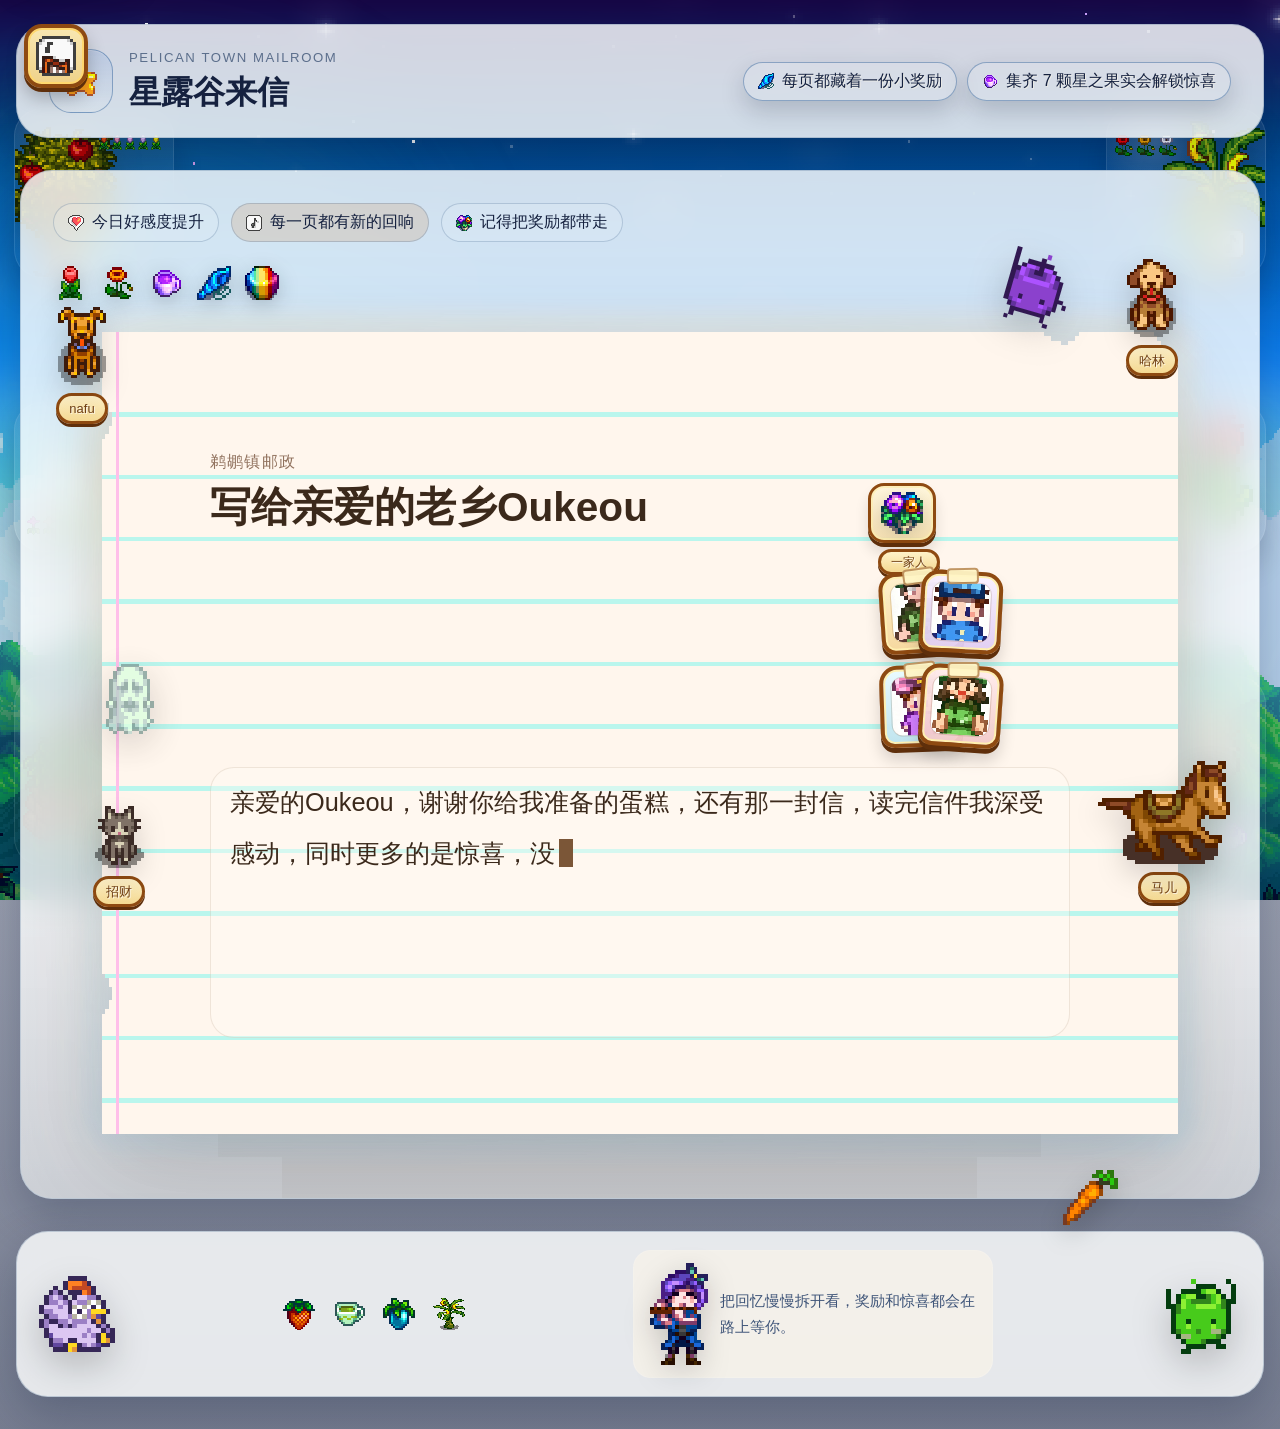
==== commit 2cda895a: "six" ====
--- a/index.html
+++ b/index.html
@@ -4,6 +4,9 @@
     <meta charset="UTF-8">
     <meta name="viewport" content="width=device-width, initial-scale=1.0, viewport-fit=cover">
     <title>星露谷来信</title>
+    <link rel="preload" href="zpix.ttf" as="font" type="font/ttf" crossorigin>
+    <link rel="preload" href="images/背景1.png" as="image">
+    <link rel="preload" href="images/信件（详情页）.png" as="image">
     <link rel="stylesheet" href="tokens.css">
     <link rel="stylesheet" href="styles.css">
 </head>
@@ -21,40 +24,40 @@
     </div>
 
     <div class="decor-layer" aria-hidden="true">
-        <img src="images/鬼魂.gif" alt="" class="floating-sprite sprite-ghost">
+        <img src="images/鬼魂.gif" alt="" class="floating-sprite sprite-ghost" loading="lazy" decoding="async" fetchpriority="low">
     </div>
 
     <aside class="side-garden side-garden-left" aria-hidden="true">
         <div class="side-garden-cluster">
-            <img src="images/苹果树.png" alt="" class="side-garden-item side-tree side-tree-left">
-            <img src="images/郁金香.png" alt="" class="side-garden-item side-flower side-flower-left">
-            <img src="images/海螺.png" alt="" class="side-garden-item side-trinket side-shell-left">
+            <img src="images/苹果树.png" alt="" class="side-garden-item side-tree side-tree-left" loading="lazy" decoding="async" fetchpriority="low">
+            <img src="images/郁金香.png" alt="" class="side-garden-item side-flower side-flower-left" loading="lazy" decoding="async" fetchpriority="low">
+            <img src="images/海螺.png" alt="" class="side-garden-item side-trinket side-shell-left" loading="lazy" decoding="async" fetchpriority="low">
         </div>
         <div class="side-garden-cluster side-garden-cluster-mid">
-            <img src="images/夏季亮片（多丛）.png" alt="" class="side-garden-item side-bloom side-bloom-left">
-            <img src="images/花椰菜.png" alt="" class="side-garden-item side-crop side-crop-left">
+            <img src="images/夏季亮片（多丛）.png" alt="" class="side-garden-item side-bloom side-bloom-left" loading="lazy" decoding="async" fetchpriority="low">
+            <img src="images/花椰菜.png" alt="" class="side-garden-item side-crop side-crop-left" loading="lazy" decoding="async" fetchpriority="low">
         </div>
         <div class="side-garden-cluster side-garden-cluster-bottom">
-            <img src="images/祝尼魔小屋.png" alt="" class="side-garden-item side-hut">
-            <img src="images/祝尼魔（白色 舞动）.gif" alt="" class="side-garden-item side-junimo-white">
-            <img src="images/草莓作物.png" alt="" class="side-garden-item side-crop side-crop-bottom-left">
+            <img src="images/祝尼魔小屋.png" alt="" class="side-garden-item side-hut" loading="lazy" decoding="async" fetchpriority="low">
+            <img src="images/祝尼魔（白色 舞动）.gif" alt="" class="side-garden-item side-junimo-white" loading="lazy" decoding="async" fetchpriority="low">
+            <img src="images/草莓作物.png" alt="" class="side-garden-item side-crop side-crop-bottom-left" loading="lazy" decoding="async" fetchpriority="low">
         </div>
     </aside>
 
     <aside class="side-garden side-garden-right" aria-hidden="true">
         <div class="side-garden-cluster">
-            <img src="images/香蕉树.png" alt="" class="side-garden-item side-tree side-tree-right">
-            <img src="images/虞美人（成丛）.png" alt="" class="side-garden-item side-flower side-flower-right">
-            <img src="images/音符.png" alt="" class="side-garden-item side-trinket side-note-right">
+            <img src="images/香蕉树.png" alt="" class="side-garden-item side-tree side-tree-right" loading="lazy" decoding="async" fetchpriority="low">
+            <img src="images/虞美人（成丛）.png" alt="" class="side-garden-item side-flower side-flower-right" loading="lazy" decoding="async" fetchpriority="low">
+            <img src="images/音符.png" alt="" class="side-garden-item side-trinket side-note-right" loading="lazy" decoding="async" fetchpriority="low">
         </div>
         <div class="side-garden-cluster side-garden-cluster-mid">
-            <img src="images/杨桃植株.png" alt="" class="side-garden-item side-crop side-crop-right">
-            <img src="images/仙人掌 开花.png" alt="" class="side-garden-item side-cactus">
+            <img src="images/杨桃植株.png" alt="" class="side-garden-item side-crop side-crop-right" loading="lazy" decoding="async" fetchpriority="low">
+            <img src="images/仙人掌 开花.png" alt="" class="side-garden-item side-cactus" loading="lazy" decoding="async" fetchpriority="low">
         </div>
         <div class="side-garden-cluster side-garden-cluster-bottom">
-            <img src="images/南瓜.png" alt="" class="side-garden-item side-crop side-crop-bottom-right">
-            <img src="images/祝你魔骑小鸡.gif" alt="" class="side-garden-item side-rider">
-            <img src="images/星之果茶.png" alt="" class="side-garden-item side-trinket side-tea-right">
+            <img src="images/南瓜.png" alt="" class="side-garden-item side-crop side-crop-bottom-right" loading="lazy" decoding="async" fetchpriority="low">
+            <img src="images/祝你魔骑小鸡.gif" alt="" class="side-garden-item side-rider" loading="lazy" decoding="async" fetchpriority="low">
+            <img src="images/星之果茶.png" alt="" class="side-garden-item side-trinket side-tea-right" loading="lazy" decoding="async" fetchpriority="low">
         </div>
     </aside>
 
@@ -110,11 +113,11 @@
 
                 <div class="hero-stage">
                     <div class="hero-glow" aria-hidden="true"></div>
-                    <img src="images/信件.png" alt="" class="letter-shadow">
+                    <img src="images/信件.png" alt="" class="letter-shadow" decoding="async">
 
                     <article class="letter-frame" aria-labelledby="letter-heading" aria-describedby="letter-description">
                         <div class="letter-halo" aria-hidden="true"></div>
-                        <img src="images/信件（详情页）.png" alt="中心信件" class="letter-bg">
+                        <img src="images/信件（详情页）.png" alt="中心信件" class="letter-bg" decoding="async" fetchpriority="high">
 
                         <div class="letter-pin-group" id="stardrop-container" style="display: flex; flex-direction: row; gap: 5px; flex-wrap: wrap; padding: 10px; z-index: 5; position: absolute; top: 0; left: 0;">
                             <img src="images/祝尼魔（紫色 挥手）.gif" alt="紫色祝尼魔" class="pin pin-right pin-junimo interactive-junimo" id="btn-pin-junimo" role="button" tabindex="0" aria-label="播放祝尼魔音效" style="position: absolute; right: 10%; top: -10%;">
--- a/styles.css
+++ b/styles.css
@@ -1339,6 +1339,8 @@
     gap: var(--space-3);
     margin-top: var(--space-4);
     padding: 18px 22px;
+    content-visibility: auto;
+    contain-intrinsic-size: 180px;
 }
 
 .gallery-item {
@@ -1376,6 +1378,8 @@
 .pet-corner {
     margin-top: var(--space-4);
     padding: 20px 24px 28px;
+    content-visibility: auto;
+    contain-intrinsic-size: 420px;
 }
 
 .pet-corner-head {
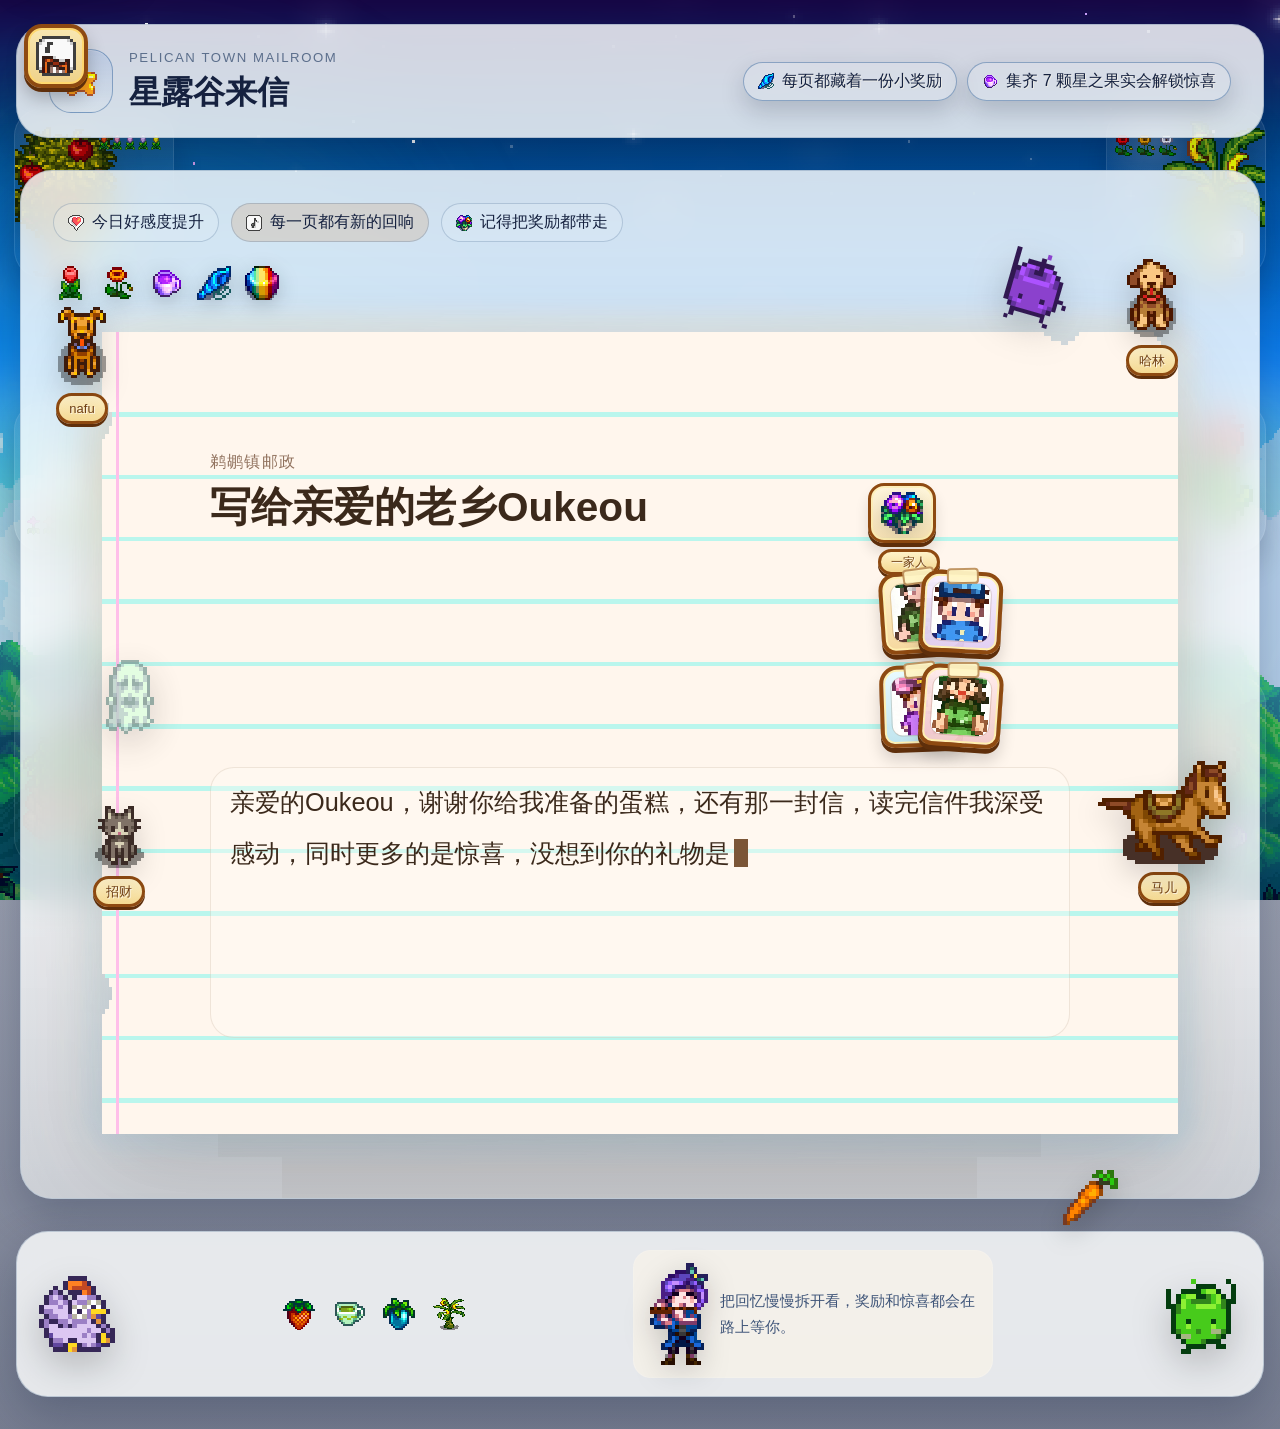
==== commit 8d3c84e8: "nie" ====
--- a/index.html
+++ b/index.html
@@ -177,8 +177,12 @@
             </div>
         </div>
 
-        <audio id="bgm-audio" loop preload="none">
-            <source src="bgm/04. Settling In.mp3" type="audio/mpeg">
+        <audio
+            id="bgm-audio"
+            loop
+            preload="none"
+            src="bgm/04. Settling In.mp3"
+            data-active-track="bgm/04. Settling In.mp3">
         </audio>
 
         <section class="gallery-strip card-surface" aria-label="素材氛围带">
